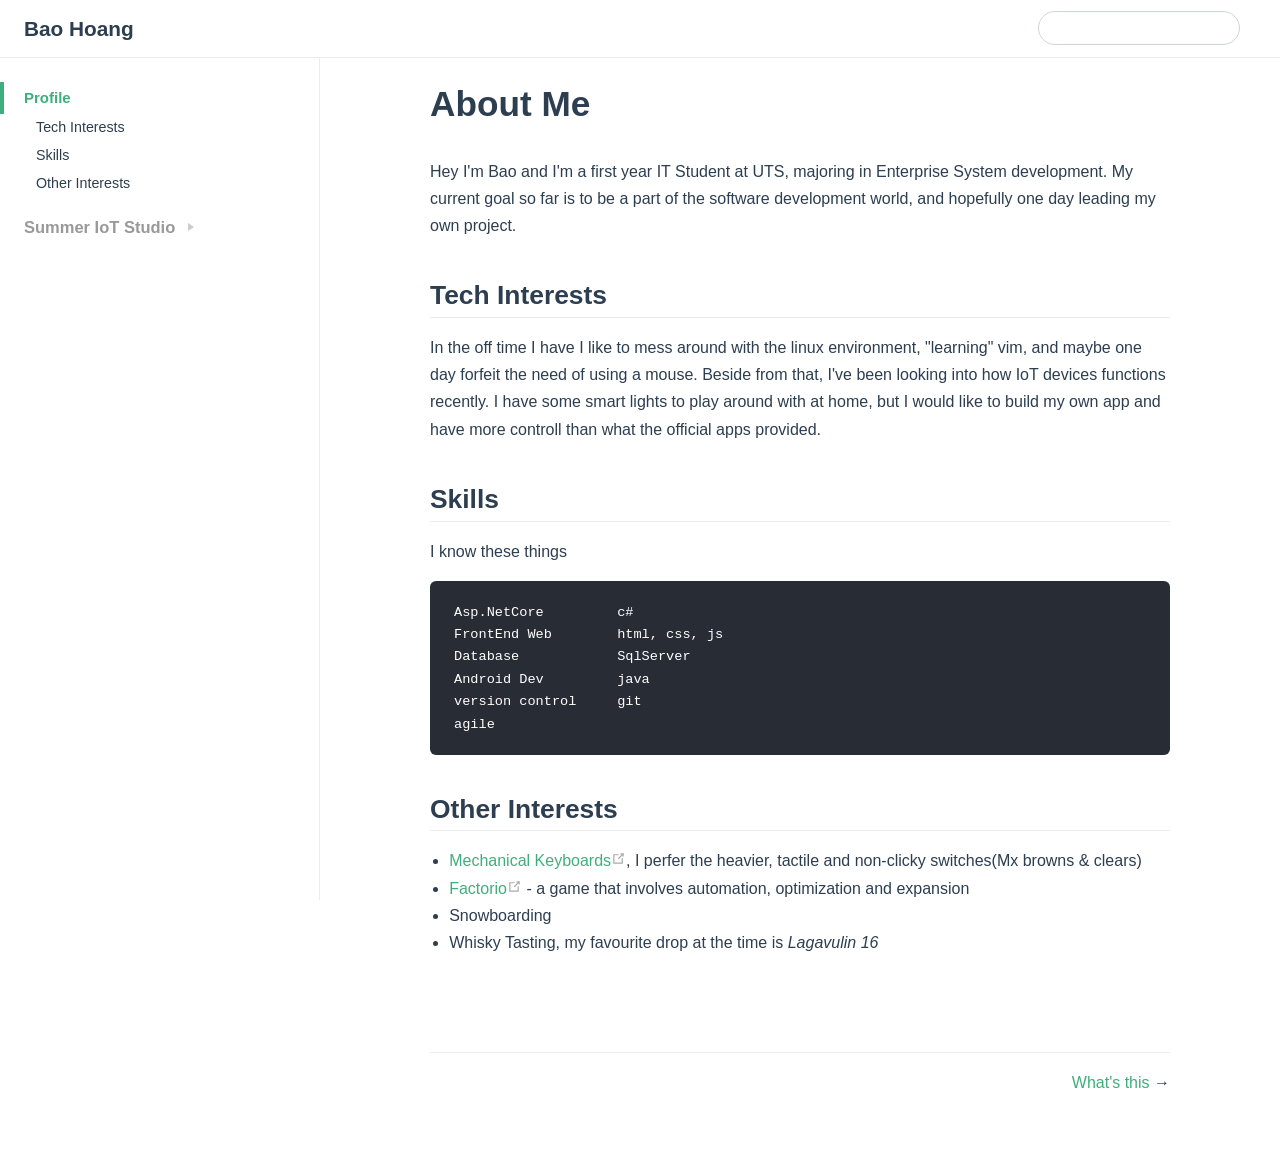
==== index.html @ 17cea3d5 "wohboy" ====
<!DOCTYPE html>
<html lang="en-US">
  <head>
    <meta charset="utf-8">
    <meta name="viewport" content="width=device-width,initial-scale=1">
    <title>About Me | Bao Hoang</title>
    <meta name="description" content="">
    
    
    <link rel="preload" href="/assets/css/0.styles.8550c591.css" as="style"><link rel="preload" href="/assets/js/app.d4bb8611.js" as="script"><link rel="preload" href="/assets/js/8.411fad2f.js" as="script"><link rel="prefetch" href="/assets/js/2.068cc377.js"><link rel="prefetch" href="/assets/js/3.27e7d09f.js"><link rel="prefetch" href="/assets/js/4.1213a1a0.js"><link rel="prefetch" href="/assets/js/5.86900fe3.js"><link rel="prefetch" href="/assets/js/6.2c7a491b.js"><link rel="prefetch" href="/assets/js/7.27a9dbf7.js"><link rel="prefetch" href="/assets/js/9.22cd86b7.js">
    <link rel="stylesheet" href="/assets/css/0.styles.8550c591.css">
  </head>
  <body>
    <div id="app" data-server-rendered="true"><div class="theme-container"><header class="navbar"><div class="sidebar-button"><svg xmlns="http://www.w3.org/2000/svg" aria-hidden="true" role="img" viewBox="0 0 448 512" class="icon"><path fill="currentColor" d="M436 124H12c-6.627 0-12-5.373-12-12V80c0-6.627 5.373-12 12-12h424c6.627 0 12 5.373 12 12v32c0 6.627-5.373 12-12 12zm0 160H12c-6.627 0-12-5.373-12-12v-32c0-6.627 5.373-12 12-12h424c6.627 0 12 5.373 12 12v32c0 6.627-5.373 12-12 12zm0 160H12c-6.627 0-12-5.373-12-12v-32c0-6.627 5.373-12 12-12h424c6.627 0 12 5.373 12 12v32c0 6.627-5.373 12-12 12z"></path></svg></div> <a href="/" class="home-link router-link-exact-active router-link-active"><!----> <span class="site-name">Bao Hoang</span></a> <div class="links" style="max-width:nullpx;"><div class="search-box"><input aria-label="Search" autocomplete="off" spellcheck="false" value=""> <!----></div> <!----></div></header> <div class="sidebar-mask"></div> <div class="sidebar"><!---->  <ul class="sidebar-links"><li><a href="/" class="active sidebar-link">Profile</a><ul class="sidebar-sub-headers"><li class="sidebar-sub-header"><a href="/#tech-interests" class="sidebar-link">Tech Interests</a></li><li class="sidebar-sub-header"><a href="/#skills" class="sidebar-link">Skills</a></li><li class="sidebar-sub-header"><a href="/#other-interests" class="sidebar-link">Other Interests</a></li></ul></li><li><div class="sidebar-group collapsable"><p class="sidebar-heading"><span>Summer IoT Studio</span> <span class="arrow right"></span></p> <!----></div></li></ul> </div> <div class="page"> <div class="content"><h1 id="about-me"><a href="#about-me" aria-hidden="true" class="header-anchor">#</a> About Me</h1> <p>Hey I'm Bao and I'm a first year IT Student at UTS, majoring in Enterprise System development. My current goal so far is to be a part of the software development world, and hopefully one day leading my own project.</p> <h2 id="tech-interests"><a href="#tech-interests" aria-hidden="true" class="header-anchor">#</a> Tech Interests</h2> <p>In the off time I have I like to mess around with the linux environment, &quot;learning&quot; vim, and maybe one day forfeit the need of using a mouse. Beside from that, I've been looking into how IoT devices functions recently. I have some smart lights to play around with at home, but I would like to build my own app and have more controll than what the official apps provided.</p> <h2 id="skills"><a href="#skills" aria-hidden="true" class="header-anchor">#</a> Skills</h2> <p>I know these things</p> <pre><code>Asp.NetCore         c#
FrontEnd Web        html, css, js
Database            SqlServer
Android Dev         java
version control     git
agile
</code></pre> <h2 id="other-interests"><a href="#other-interests" aria-hidden="true" class="header-anchor">#</a> Other Interests</h2> <ul><li><a href="https://old.reddit.com/r/MechanicalKeyboards/" target="_blank" rel="noopener noreferrer">Mechanical Keyboards<svg xmlns="http://www.w3.org/2000/svg" aria-hidden="true" x="0px" y="0px" viewBox="0 0 100 100" width="15" height="15" class="icon outbound"><path fill="currentColor" d="M18.8,85.1h56l0,0c2.2,0,4-1.8,4-4v-32h-8v28h-48v-48h28v-8h-32l0,0c-2.2,0-4,1.8-4,4v56C14.8,83.3,16.6,85.1,18.8,85.1z"></path> <polygon fill="currentColor" points="45.7,48.7 51.3,54.3 77.2,28.5 77.2,37.2 85.2,37.2 85.2,14.9 62.8,14.9 62.8,22.9 71.5,22.9"></polygon></svg></a>, I perfer the heavier, tactile and non-clicky switches(Mx browns &amp; clears)</li> <li><a href="https://factorio.com/" target="_blank" rel="noopener noreferrer">Factorio<svg xmlns="http://www.w3.org/2000/svg" aria-hidden="true" x="0px" y="0px" viewBox="0 0 100 100" width="15" height="15" class="icon outbound"><path fill="currentColor" d="M18.8,85.1h56l0,0c2.2,0,4-1.8,4-4v-32h-8v28h-48v-48h28v-8h-32l0,0c-2.2,0-4,1.8-4,4v56C14.8,83.3,16.6,85.1,18.8,85.1z"></path> <polygon fill="currentColor" points="45.7,48.7 51.3,54.3 77.2,28.5 77.2,37.2 85.2,37.2 85.2,14.9 62.8,14.9 62.8,22.9 71.5,22.9"></polygon></svg></a> - a game that involves automation, optimization and expansion</li> <li>Snowboarding</li> <li>Whisky Tasting, my favourite drop at the time is <em>Lagavulin 16</em></li></ul></div> <div class="page-edit"><!----> <!----></div> <div class="page-nav"><p class="inner"><!----> <span class="next"><a href="/summer/">
          What's this
        </a>
        →
      </span></p></div> </div> <!----></div></div>
    <script src="/assets/js/app.d4bb8611.js" defer></script><script src="/assets/js/8.411fad2f.js" defer></script>
  </body>
</html>
---- assets/css/0.styles.8550c591.css ----
.home{padding:3.6rem 2rem 0;max-width:960px;margin:0 auto}.home .hero{text-align:center}.home .hero img{max-height:280px;display:block;margin:3rem auto 1.5rem}.home .hero h1{font-size:3rem}.home .hero .action,.home .hero .description,.home .hero h1{margin:1.8rem auto}.home .hero .description{max-width:35rem;font-size:1.6rem;line-height:1.3;color:#6a8bad}.home .hero .action-button{display:inline-block;font-size:1.2rem;color:#fff;background-color:#3eaf7c;padding:.8rem 1.6rem;border-radius:4px;transition:background-color .1s ease;box-sizing:border-box;border-bottom:1px solid #389d70}.home .hero .action-button:hover{background-color:#4abf8a}.home .features{border-top:1px solid #eaecef;padding:1.2rem 0;margin-top:2.5rem;display:flex;flex-wrap:wrap;align-items:flex-start;align-content:stretch;justify-content:space-between}.home .feature{flex-grow:1;flex-basis:30%;max-width:30%}.home .feature h2{font-size:1.4rem;font-weight:500;border-bottom:none;padding-bottom:0;color:#3a5169}.home .feature p{color:#4e6e8e}.home .footer{padding:2.5rem;border-top:1px solid #eaecef;text-align:center;color:#4e6e8e}@media (max-width:719px){.home .features{flex-direction:column}.home .feature{max-width:100%;padding:0 2.5rem}}@media (max-width:419px){.home{padding-left:1.5rem;padding-right:1.5rem}.home .hero img{max-height:210px;margin:2rem auto 1.2rem}.home .hero h1{font-size:2rem}.home .hero .action,.home .hero .description,.home .hero h1{margin:1.2rem auto}.home .hero .description{font-size:1.2rem}.home .hero .action-button{font-size:1rem;padding:.6rem 1.2rem}.home .feature h2{font-size:1.25rem}}.badge[data-v-27ecb0ca]{display:inline-block;font-size:14px;height:18px;line-height:18px;border-radius:3px;padding:0 6px;color:#fff;margin-right:5px;background-color:#42b983}.badge.middle[data-v-27ecb0ca]{vertical-align:middle}.badge.top[data-v-27ecb0ca]{vertical-align:top}.badge.green[data-v-27ecb0ca],.badge.tip[data-v-27ecb0ca]{background-color:#42b983}.badge.error[data-v-27ecb0ca]{background-color:#da5961}.badge.warn[data-v-27ecb0ca],.badge.warning[data-v-27ecb0ca],.badge.yellow[data-v-27ecb0ca]{background-color:#e7c000}.search-box{display:inline-block;position:relative;margin-right:1rem}.search-box input{cursor:text;width:10rem;color:#4e6e8e;display:inline-block;border:1px solid #cfd4db;border-radius:2rem;font-size:.9rem;line-height:2rem;padding:0 .5rem 0 2rem;outline:none;transition:all .2s ease;background:#fff url(/assets/img/search.83621669.svg) .6rem .5rem no-repeat;background-size:1rem}.search-box input:focus{cursor:auto;border-color:#3eaf7c}.search-box .suggestions{background:#fff;width:20rem;position:absolute;top:1.5rem;border:1px solid #cfd4db;border-radius:6px;padding:.4rem;list-style-type:none}.search-box .suggestions.align-right{right:0}.search-box .suggestion{line-height:1.4;padding:.4rem .6rem;border-radius:4px;cursor:pointer}.search-box .suggestion a{white-space:normal;color:#5d82a6}.search-box .suggestion a .page-title{font-weight:600}.search-box .suggestion a .header{font-size:.9em;margin-left:.25em}.search-box .suggestion.focused{background-color:#f3f4f5}.search-box .suggestion.focused a{color:#3eaf7c}@media (max-width:959px){.search-box input{cursor:pointer;width:0;border-color:transparent;position:relative}.search-box input:focus{cursor:text;left:0;width:10rem}}@media (max-width:959px) and (min-width:719px){.search-box .suggestions{left:0}}@media (max-width:719px){.search-box{margin-right:0}.search-box input{left:1rem}.search-box .suggestions{right:0}}@media (max-width:419px){.search-box .suggestions{width:calc(100vw - 4rem)}.search-box input:focus{width:8rem}}.dropdown-enter,.dropdown-leave-to{height:0!important}.dropdown-wrapper{cursor:pointer}.dropdown-wrapper .dropdown-title{display:block}.dropdown-wrapper .dropdown-title:hover{border-color:transparent}.dropdown-wrapper .dropdown-title .arrow{vertical-align:middle;margin-top:-1px;margin-left:.4rem}.dropdown-wrapper .nav-dropdown .dropdown-item{color:inherit;line-height:1.7rem}.dropdown-wrapper .nav-dropdown .dropdown-item h4{margin:.45rem 0 0;border-top:1px solid #eee;padding:.45rem 1.5rem 0 1.25rem}.dropdown-wrapper .nav-dropdown .dropdown-item .dropdown-subitem-wrapper{padding:0;list-style:none}.dropdown-wrapper .nav-dropdown .dropdown-item .dropdown-subitem-wrapper .dropdown-subitem{font-size:.9em}.dropdown-wrapper .nav-dropdown .dropdown-item a{display:block;line-height:1.7rem;position:relative;border-bottom:none;font-weight:400;margin-bottom:0;padding:0 1.5rem 0 1.25rem}.dropdown-wrapper .nav-dropdown .dropdown-item a.router-link-active,.dropdown-wrapper .nav-dropdown .dropdown-item a:hover{color:#3eaf7c}.dropdown-wrapper .nav-dropdown .dropdown-item a.router-link-active:after{content:"";width:0;height:0;border-left:5px solid #3eaf7c;border-top:3px solid transparent;border-bottom:3px solid transparent;position:absolute;top:calc(50% - 2px);left:9px}.dropdown-wrapper .nav-dropdown .dropdown-item:first-child h4{margin-top:0;padding-top:0;border-top:0}@media (max-width:719px){.dropdown-wrapper.open .dropdown-title{margin-bottom:.5rem}.dropdown-wrapper .nav-dropdown{transition:height .1s ease-out;overflow:hidden}.dropdown-wrapper .nav-dropdown .dropdown-item h4{border-top:0;margin-top:0;padding-top:0}.dropdown-wrapper .nav-dropdown .dropdown-item>a,.dropdown-wrapper .nav-dropdown .dropdown-item h4{font-size:15px;line-height:2rem}.dropdown-wrapper .nav-dropdown .dropdown-item .dropdown-subitem{font-size:14px;padding-left:1rem}}@media (min-width:719px){.dropdown-wrapper{height:1.8rem}.dropdown-wrapper:hover .nav-dropdown{display:block!important}.dropdown-wrapper .dropdown-title .arrow{border-left:4px solid transparent;border-right:4px solid transparent;border-top:6px solid #ccc;border-bottom:0}.dropdown-wrapper .nav-dropdown{display:none;height:auto!important;box-sizing:border-box;max-height:calc(100vh - 2.7rem);overflow-y:auto;position:absolute;top:100%;right:0;background-color:#fff;padding:.6rem 0;border:1px solid #ddd;border-bottom-color:#ccc;text-align:left;border-radius:.25rem;white-space:nowrap;margin:0}}.nav-links{display:inline-block}.nav-links a{line-height:1.4rem;color:inherit}.nav-links a.router-link-active,.nav-links a:hover{color:#3eaf7c}.nav-links .nav-item{position:relative;display:inline-block;margin-left:1.5rem;line-height:2rem}.nav-links .nav-item:first-child{margin-left:0}.nav-links .repo-link{margin-left:1.5rem}@media (max-width:719px){.nav-links .nav-item,.nav-links .repo-link{margin-left:0}}@media (min-width:719px){.nav-links a.router-link-active,.nav-links a:hover{color:#2c3e50}.nav-item>a:not(.external).router-link-active,.nav-item>a:not(.external):hover{margin-bottom:-2px;border-bottom:2px solid #46bd87}}.navbar{padding:.7rem 1.5rem;line-height:2.2rem;position:relative}.navbar a,.navbar img,.navbar span{display:inline-block}.navbar .logo{height:2.2rem;min-width:2.2rem;margin-right:.8rem;vertical-align:top}.navbar .site-name{font-size:1.3rem;font-weight:600;color:#2c3e50;position:relative}.navbar .links{padding-left:1.5rem;box-sizing:border-box;background-color:#fff;white-space:nowrap;font-size:.9rem;position:absolute;right:1.5rem;top:.7rem;display:flex}.navbar .links .search-box{flex:0 0 auto;vertical-align:top}.navbar .links .nav-links{flex:1}@media (max-width:719px){.navbar{padding-left:4rem}.navbar .can-hide{display:none}.navbar .links{padding-left:1.5rem}}.page-edit,.page-nav{max-width:740px;margin:0 auto;padding:2rem 2.5rem}@media (max-width:959px){.page-edit,.page-nav{padding:2rem}}@media (max-width:419px){.page-edit,.page-nav{padding:1.5rem}}.page{padding-bottom:2rem}.page-edit{padding-top:1rem;padding-bottom:1rem;overflow:auto}.page-edit .edit-link{display:inline-block}.page-edit .edit-link a{color:#4e6e8e;margin-right:.25rem}.page-edit .last-updated{float:right;font-size:.9em}.page-edit .last-updated .prefix{font-weight:500;color:#4e6e8e}.page-edit .last-updated .time{font-weight:400;color:#aaa}.page-nav{padding-top:1rem;padding-bottom:0}.page-nav .inner{min-height:2rem;margin-top:0;border-top:1px solid #eaecef;padding-top:1rem;overflow:auto}.page-nav .next{float:right}@media (max-width:719px){.page-edit .edit-link{margin-bottom:.5rem}.page-edit .last-updated{font-size:.8em;float:none;text-align:left}}.sidebar-button{display:none;width:1.25rem;height:1.25rem;position:absolute;padding:.6rem;top:.6rem;left:1rem}.sidebar-button .icon{display:block;width:1.25rem;height:1.25rem}@media (max-width:719px){.sidebar-button{display:block}}.sidebar-group:not(.first){margin-top:1em}.sidebar-group .sidebar-group{padding-left:.5em}.sidebar-group:not(.collapsable) .sidebar-heading{cursor:auto;color:inherit}.sidebar-heading{color:#999;transition:color .15s ease;cursor:pointer;font-size:1.1em;font-weight:700;padding:0 1.5rem;margin-top:0;margin-bottom:.5rem}.sidebar-heading.open,.sidebar-heading:hover{color:inherit}.sidebar-heading .arrow{position:relative;top:-.12em;left:.5em}.sidebar-heading:.open .arrow{top:-.18em}.sidebar-group-items{transition:height .1s ease-out;overflow:hidden}.sidebar ul{padding:0;margin:0;list-style-type:none}.sidebar a{display:inline-block}.sidebar .nav-links{display:none;border-bottom:1px solid #eaecef;padding:.5rem 0 .75rem 0}.sidebar .nav-links a{font-weight:600}.sidebar .nav-links .nav-item,.sidebar .nav-links .repo-link{display:block;line-height:1.25rem;font-size:1.1em;padding:.5rem 0 .5rem 1.5rem}.sidebar .sidebar-links{padding:1.5rem 0}@media (max-width:719px){.sidebar .nav-links{display:block}.sidebar .nav-links .dropdown-wrapper .nav-dropdown .dropdown-item a.router-link-active:after{top:calc(1rem - 2px)}.sidebar .sidebar-links{padding:1rem 0}}.sw-update-popup{position:fixed;right:1em;bottom:1em;padding:1em;border:1px solid #3eaf7c;border-radius:3px;background:#fff;box-shadow:0 4px 16px rgba(0,0,0,.5);text-align:center}.sw-update-popup button{margin-top:.5em;padding:.25em 2em}.sw-update-popup-enter-active,.sw-update-popup-leave-active{transition:opacity .3s,transform .3s}.sw-update-popup-enter,.sw-update-popup-leave-to{opacity:0;transform:translateY(50%) scale(.5)}code[class*=language-],pre[class*=language-]{color:#ccc;background:none;font-family:Consolas,Monaco,Andale Mono,Ubuntu Mono,monospace;text-align:left;white-space:pre;word-spacing:normal;word-break:normal;word-wrap:normal;line-height:1.5;-moz-tab-size:4;-o-tab-size:4;tab-size:4;-webkit-hyphens:none;-ms-hyphens:none;hyphens:none}pre[class*=language-]{padding:1em;margin:.5em 0;overflow:auto}:not(pre)>code[class*=language-],pre[class*=language-]{background:#2d2d2d}:not(pre)>code[class*=language-]{padding:.1em;border-radius:.3em;white-space:normal}.token.block-comment,.token.cdata,.token.comment,.token.doctype,.token.prolog{color:#999}.token.punctuation{color:#ccc}.token.attr-name,.token.deleted,.token.namespace,.token.tag{color:#e2777a}.token.function-name{color:#6196cc}.token.boolean,.token.function,.token.number{color:#f08d49}.token.class-name,.token.constant,.token.property,.token.symbol{color:#f8c555}.token.atrule,.token.builtin,.token.important,.token.keyword,.token.selector{color:#cc99cd}.token.attr-value,.token.char,.token.regex,.token.string,.token.variable{color:#7ec699}.token.entity,.token.operator,.token.url{color:#67cdcc}.token.bold,.token.important{font-weight:700}.token.italic{font-style:italic}.token.entity{cursor:help}.token.inserted{color:green}#nprogress{pointer-events:none}#nprogress .bar{background:#3eaf7c;position:fixed;z-index:1031;top:0;left:0;width:100%;height:2px}#nprogress .peg{display:block;position:absolute;right:0;width:100px;height:100%;box-shadow:0 0 10px #3eaf7c,0 0 5px #3eaf7c;opacity:1;transform:rotate(3deg) translateY(-4px)}#nprogress .spinner{display:block;position:fixed;z-index:1031;top:15px;right:15px}#nprogress .spinner-icon{width:18px;height:18px;box-sizing:border-box;border:2px solid transparent;border-top-color:#3eaf7c;border-left-color:#3eaf7c;border-radius:50%;animation:nprogress-spinner .4s linear infinite}.nprogress-custom-parent{overflow:hidden;position:relative}.nprogress-custom-parent #nprogress .bar,.nprogress-custom-parent #nprogress .spinner{position:absolute}@keyframes nprogress-spinner{0%{transform:rotate(0deg)}to{transform:rotate(1turn)}}.content code{color:#476582;padding:.25rem .5rem;margin:0;font-size:.85em;background-color:rgba(27,31,35,.05);border-radius:3px}.content pre,.content pre[class*=language-]{line-height:1.4;padding:1.25rem 1.5rem;margin:.85rem 0;background-color:#282c34;border-radius:6px;overflow:auto}.content pre[class*=language-] code,.content pre code{color:#fff;padding:0;background-color:transparent;border-radius:0}div[class*=language-]{position:relative;background-color:#282c34;border-radius:6px}div[class*=language-] .highlight-lines{-webkit-user-select:none;-moz-user-select:none;-ms-user-select:none;user-select:none;padding-top:1.3rem;position:absolute;top:0;left:0;width:100%;line-height:1.4}div[class*=language-] .highlight-lines .highlighted{background-color:rgba(0,0,0,.66)}div[class*=language-] pre,div[class*=language-] pre[class*=language-]{background:transparent;position:relative;z-index:1}div[class*=language-]:before{position:absolute;z-index:3;top:.8em;right:1em;font-size:.75rem;color:hsla(0,0%,100%,.4)}div[class*=language-]:not(.line-numbers-mode) .line-numbers-wrapper{display:none}div[class*=language-].line-numbers-mode .highlight-lines .highlighted{position:relative}div[class*=language-].line-numbers-mode .highlight-lines .highlighted:before{content:" ";position:absolute;z-index:3;left:0;top:0;display:block;width:3.5rem;height:100%;background-color:rgba(0,0,0,.66)}div[class*=language-].line-numbers-mode pre{padding-left:4.5rem;vertical-align:middle}div[class*=language-].line-numbers-mode .line-numbers-wrapper{position:absolute;top:0;width:3.5rem;text-align:center;color:hsla(0,0%,100%,.3);padding:1.25rem 0;line-height:1.4}div[class*=language-].line-numbers-mode .line-numbers-wrapper .line-number,div[class*=language-].line-numbers-mode .line-numbers-wrapper br{-webkit-user-select:none;-moz-user-select:none;-ms-user-select:none;user-select:none}div[class*=language-].line-numbers-mode .line-numbers-wrapper .line-number{position:relative;z-index:4;font-size:.85em}div[class*=language-].line-numbers-mode:after{content:"";position:absolute;z-index:2;top:0;left:0;width:3.5rem;height:100%;border-radius:6px 0 0 6px;border-right:1px solid rgba(0,0,0,.66);background-color:#282c34}div[class~=language-js]:before{content:"js"}div[class~=language-ts]:before{content:"ts"}div[class~=language-html]:before{content:"html"}div[class~=language-md]:before{content:"md"}div[class~=language-vue]:before{content:"vue"}div[class~=language-css]:before{content:"css"}div[class~=language-sass]:before{content:"sass"}div[class~=language-scss]:before{content:"scss"}div[class~=language-less]:before{content:"less"}div[class~=language-stylus]:before{content:"stylus"}div[class~=language-go]:before{content:"go"}div[class~=language-java]:before{content:"java"}div[class~=language-c]:before{content:"c"}div[class~=language-sh]:before{content:"sh"}div[class~=language-yaml]:before{content:"yaml"}div[class~=language-py]:before{content:"py"}div[class~=language-javascript]:before{content:"js"}div[class~=language-typescript]:before{content:"ts"}div[class~=language-markup]:before{content:"html"}div[class~=language-markdown]:before{content:"md"}div[class~=language-json]:before{content:"json"}div[class~=language-ruby]:before{content:"rb"}div[class~=language-python]:before{content:"py"}div[class~=language-bash]:before{content:"sh"}.custom-block .custom-block-title{font-weight:600;margin-bottom:-.4rem}.custom-block.danger,.custom-block.tip,.custom-block.warning{padding:.1rem 1.5rem;border-left-width:.5rem;border-left-style:solid;margin:1rem 0}.custom-block.tip{background-color:#f3f5f7;border-color:#42b983}.custom-block.warning{background-color:rgba(255,229,100,.3);border-color:#e7c000;color:#6b5900}.custom-block.warning .custom-block-title{color:#b29400}.custom-block.warning a{color:#2c3e50}.custom-block.danger{background-color:#ffe6e6;border-color:#c00;color:#4d0000}.custom-block.danger .custom-block-title{color:#900}.custom-block.danger a{color:#2c3e50}.arrow{display:inline-block;width:0;height:0}.arrow.up{border-bottom:6px solid #ccc}.arrow.down,.arrow.up{border-left:4px solid transparent;border-right:4px solid transparent}.arrow.down{border-top:6px solid #ccc}.arrow.right{border-left:6px solid #ccc}.arrow.left,.arrow.right{border-top:4px solid transparent;border-bottom:4px solid transparent}.arrow.left{border-right:6px solid #ccc}.content:not(.custom){max-width:740px;margin:0 auto;padding:2rem 2.5rem}@media (max-width:959px){.content:not(.custom){padding:2rem}}@media (max-width:419px){.content:not(.custom){padding:1.5rem}}.table-of-contents .badge{vertical-align:middle}body,html{padding:0;margin:0}body{font-family:-apple-system,BlinkMacSystemFont,Segoe UI,Roboto,Oxygen,Ubuntu,Cantarell,Fira Sans,Droid Sans,Helvetica Neue,sans-serif;-webkit-font-smoothing:antialiased;-moz-osx-font-smoothing:grayscale;font-size:16px;color:#2c3e50}.page{padding-left:20rem}.navbar{z-index:20;right:0;height:3.6rem;background-color:#fff;box-sizing:border-box;border-bottom:1px solid #eaecef}.navbar,.sidebar-mask{position:fixed;top:0;left:0}.sidebar-mask{z-index:9;width:100vw;height:100vh;display:none}.sidebar{font-size:15px;background-color:#fff;width:20rem;position:fixed;z-index:10;margin:0;top:3.6rem;left:0;bottom:0;box-sizing:border-box;border-right:1px solid #eaecef;overflow-y:auto}.content:not(.custom)>:first-child{margin-top:3.6rem}.content:not(.custom) a:hover{text-decoration:underline}.content:not(.custom) p.demo{padding:1rem 1.5rem;border:1px solid #ddd;border-radius:4px}.content:not(.custom) img{max-width:100%}.content.custom{padding:0;margin:0}.content.custom img{max-width:100%}a{font-weight:500;text-decoration:none}a,p a code{color:#3eaf7c}p a code{font-weight:400}kbd{background:#eee;border:.15rem solid #ddd;border-bottom:.25rem solid #ddd;border-radius:.15rem;padding:0 .15em}blockquote{font-size:1.2rem;color:#999;border-left:.25rem solid #dfe2e5;margin-left:0;padding-left:1rem}ol,ul{padding-left:1.2em}strong{font-weight:600}h1,h2,h3,h4,h5,h6{font-weight:600;line-height:1.25}.content:not(.custom)>h1,.content:not(.custom)>h2,.content:not(.custom)>h3,.content:not(.custom)>h4,.content:not(.custom)>h5,.content:not(.custom)>h6{margin-top:-3.1rem;padding-top:4.6rem;margin-bottom:0}.content:not(.custom)>h1:first-child,.content:not(.custom)>h2:first-child,.content:not(.custom)>h3:first-child,.content:not(.custom)>h4:first-child,.content:not(.custom)>h5:first-child,.content:not(.custom)>h6:first-child{margin-top:-1.5rem;margin-bottom:1rem}.content:not(.custom)>h1:first-child+.custom-block,.content:not(.custom)>h1:first-child+p,.content:not(.custom)>h1:first-child+pre,.content:not(.custom)>h2:first-child+.custom-block,.content:not(.custom)>h2:first-child+p,.content:not(.custom)>h2:first-child+pre,.content:not(.custom)>h3:first-child+.custom-block,.content:not(.custom)>h3:first-child+p,.content:not(.custom)>h3:first-child+pre,.content:not(.custom)>h4:first-child+.custom-block,.content:not(.custom)>h4:first-child+p,.content:not(.custom)>h4:first-child+pre,.content:not(.custom)>h5:first-child+.custom-block,.content:not(.custom)>h5:first-child+p,.content:not(.custom)>h5:first-child+pre,.content:not(.custom)>h6:first-child+.custom-block,.content:not(.custom)>h6:first-child+p,.content:not(.custom)>h6:first-child+pre{margin-top:2rem}h1:hover .header-anchor,h2:hover .header-anchor,h3:hover .header-anchor,h4:hover .header-anchor,h5:hover .header-anchor,h6:hover .header-anchor{opacity:1}h1{font-size:2.2rem}h2{font-size:1.65rem;padding-bottom:.3rem;border-bottom:1px solid #eaecef}h3{font-size:1.35rem}a.header-anchor{font-size:.85em;float:left;margin-left:-.87em;padding-right:.23em;margin-top:.125em;opacity:0}a.header-anchor:hover{text-decoration:none}.line-number,code,kbd{font-family:source-code-pro,Menlo,Monaco,Consolas,Courier New,monospace}ol,p,ul{line-height:1.7}hr{border:0;border-top:1px solid #eaecef}table{border-collapse:collapse;margin:1rem 0;display:block;overflow-x:auto}tr{border-top:1px solid #dfe2e5}tr:nth-child(2n){background-color:#f6f8fa}td,th{border:1px solid #dfe2e5;padding:.6em 1em}.custom-layout{padding-top:3.6rem}.theme-container.sidebar-open .sidebar-mask{display:block}.theme-container.no-navbar .content:not(.custom)>h1,.theme-container.no-navbar h2,.theme-container.no-navbar h3,.theme-container.no-navbar h4,.theme-container.no-navbar h5,.theme-container.no-navbar h6{margin-top:1.5rem;padding-top:0}.theme-container.no-navbar .sidebar{top:0}.theme-container.no-navbar .custom-layout{padding-top:0}@media (min-width:720px){.theme-container.no-sidebar .sidebar{display:none}.theme-container.no-sidebar .page{padding-left:0}}@media (max-width:959px){.sidebar{font-size:15px;width:16.4rem}.page{padding-left:16.4rem}}@media (max-width:719px){.sidebar{top:0;padding-top:3.6rem;transform:translateX(-100%);transition:transform .2s ease}.page{padding-left:0}.theme-container.sidebar-open .sidebar{transform:translateX(0)}.theme-container.no-navbar .sidebar{padding-top:0}}@media (max-width:419px){h1{font-size:1.9rem}.content div[class*=language-]{margin:.85rem -1.5rem;border-radius:0}}.icon.outbound{color:#aaa;display:inline-block}.sidebar .sidebar-sub-headers{padding-left:1rem;font-size:.95em}a.sidebar-link{font-weight:400;display:inline-block;color:#2c3e50;border-left:.25rem solid transparent;padding:.35rem 1rem .35rem 1.25rem;line-height:1.4;width:100%;box-sizing:border-box}a.sidebar-link:hover{color:#3eaf7c}a.sidebar-link.active{font-weight:600;color:#3eaf7c;border-left-color:#3eaf7c}.sidebar-group a.sidebar-link{padding-left:2rem}.sidebar-sub-headers a.sidebar-link{padding-top:.25rem;padding-bottom:.25rem;border-left:none}.sidebar-sub-headers a.sidebar-link.active{font-weight:500}
---- assets/css/0.styles.8550c591.css ----
.home{padding:3.6rem 2rem 0;max-width:960px;margin:0 auto}.home .hero{text-align:center}.home .hero img{max-height:280px;display:block;margin:3rem auto 1.5rem}.home .hero h1{font-size:3rem}.home .hero .action,.home .hero .description,.home .hero h1{margin:1.8rem auto}.home .hero .description{max-width:35rem;font-size:1.6rem;line-height:1.3;color:#6a8bad}.home .hero .action-button{display:inline-block;font-size:1.2rem;color:#fff;background-color:#3eaf7c;padding:.8rem 1.6rem;border-radius:4px;transition:background-color .1s ease;box-sizing:border-box;border-bottom:1px solid #389d70}.home .hero .action-button:hover{background-color:#4abf8a}.home .features{border-top:1px solid #eaecef;padding:1.2rem 0;margin-top:2.5rem;display:flex;flex-wrap:wrap;align-items:flex-start;align-content:stretch;justify-content:space-between}.home .feature{flex-grow:1;flex-basis:30%;max-width:30%}.home .feature h2{font-size:1.4rem;font-weight:500;border-bottom:none;padding-bottom:0;color:#3a5169}.home .feature p{color:#4e6e8e}.home .footer{padding:2.5rem;border-top:1px solid #eaecef;text-align:center;color:#4e6e8e}@media (max-width:719px){.home .features{flex-direction:column}.home .feature{max-width:100%;padding:0 2.5rem}}@media (max-width:419px){.home{padding-left:1.5rem;padding-right:1.5rem}.home .hero img{max-height:210px;margin:2rem auto 1.2rem}.home .hero h1{font-size:2rem}.home .hero .action,.home .hero .description,.home .hero h1{margin:1.2rem auto}.home .hero .description{font-size:1.2rem}.home .hero .action-button{font-size:1rem;padding:.6rem 1.2rem}.home .feature h2{font-size:1.25rem}}.badge[data-v-27ecb0ca]{display:inline-block;font-size:14px;height:18px;line-height:18px;border-radius:3px;padding:0 6px;color:#fff;margin-right:5px;background-color:#42b983}.badge.middle[data-v-27ecb0ca]{vertical-align:middle}.badge.top[data-v-27ecb0ca]{vertical-align:top}.badge.green[data-v-27ecb0ca],.badge.tip[data-v-27ecb0ca]{background-color:#42b983}.badge.error[data-v-27ecb0ca]{background-color:#da5961}.badge.warn[data-v-27ecb0ca],.badge.warning[data-v-27ecb0ca],.badge.yellow[data-v-27ecb0ca]{background-color:#e7c000}.search-box{display:inline-block;position:relative;margin-right:1rem}.search-box input{cursor:text;width:10rem;color:#4e6e8e;display:inline-block;border:1px solid #cfd4db;border-radius:2rem;font-size:.9rem;line-height:2rem;padding:0 .5rem 0 2rem;outline:none;transition:all .2s ease;background:#fff url(/assets/img/search.83621669.svg) .6rem .5rem no-repeat;background-size:1rem}.search-box input:focus{cursor:auto;border-color:#3eaf7c}.search-box .suggestions{background:#fff;width:20rem;position:absolute;top:1.5rem;border:1px solid #cfd4db;border-radius:6px;padding:.4rem;list-style-type:none}.search-box .suggestions.align-right{right:0}.search-box .suggestion{line-height:1.4;padding:.4rem .6rem;border-radius:4px;cursor:pointer}.search-box .suggestion a{white-space:normal;color:#5d82a6}.search-box .suggestion a .page-title{font-weight:600}.search-box .suggestion a .header{font-size:.9em;margin-left:.25em}.search-box .suggestion.focused{background-color:#f3f4f5}.search-box .suggestion.focused a{color:#3eaf7c}@media (max-width:959px){.search-box input{cursor:pointer;width:0;border-color:transparent;position:relative}.search-box input:focus{cursor:text;left:0;width:10rem}}@media (max-width:959px) and (min-width:719px){.search-box .suggestions{left:0}}@media (max-width:719px){.search-box{margin-right:0}.search-box input{left:1rem}.search-box .suggestions{right:0}}@media (max-width:419px){.search-box .suggestions{width:calc(100vw - 4rem)}.search-box input:focus{width:8rem}}.dropdown-enter,.dropdown-leave-to{height:0!important}.dropdown-wrapper{cursor:pointer}.dropdown-wrapper .dropdown-title{display:block}.dropdown-wrapper .dropdown-title:hover{border-color:transparent}.dropdown-wrapper .dropdown-title .arrow{vertical-align:middle;margin-top:-1px;margin-left:.4rem}.dropdown-wrapper .nav-dropdown .dropdown-item{color:inherit;line-height:1.7rem}.dropdown-wrapper .nav-dropdown .dropdown-item h4{margin:.45rem 0 0;border-top:1px solid #eee;padding:.45rem 1.5rem 0 1.25rem}.dropdown-wrapper .nav-dropdown .dropdown-item .dropdown-subitem-wrapper{padding:0;list-style:none}.dropdown-wrapper .nav-dropdown .dropdown-item .dropdown-subitem-wrapper .dropdown-subitem{font-size:.9em}.dropdown-wrapper .nav-dropdown .dropdown-item a{display:block;line-height:1.7rem;position:relative;border-bottom:none;font-weight:400;margin-bottom:0;padding:0 1.5rem 0 1.25rem}.dropdown-wrapper .nav-dropdown .dropdown-item a.router-link-active,.dropdown-wrapper .nav-dropdown .dropdown-item a:hover{color:#3eaf7c}.dropdown-wrapper .nav-dropdown .dropdown-item a.router-link-active:after{content:"";width:0;height:0;border-left:5px solid #3eaf7c;border-top:3px solid transparent;border-bottom:3px solid transparent;position:absolute;top:calc(50% - 2px);left:9px}.dropdown-wrapper .nav-dropdown .dropdown-item:first-child h4{margin-top:0;padding-top:0;border-top:0}@media (max-width:719px){.dropdown-wrapper.open .dropdown-title{margin-bottom:.5rem}.dropdown-wrapper .nav-dropdown{transition:height .1s ease-out;overflow:hidden}.dropdown-wrapper .nav-dropdown .dropdown-item h4{border-top:0;margin-top:0;padding-top:0}.dropdown-wrapper .nav-dropdown .dropdown-item>a,.dropdown-wrapper .nav-dropdown .dropdown-item h4{font-size:15px;line-height:2rem}.dropdown-wrapper .nav-dropdown .dropdown-item .dropdown-subitem{font-size:14px;padding-left:1rem}}@media (min-width:719px){.dropdown-wrapper{height:1.8rem}.dropdown-wrapper:hover .nav-dropdown{display:block!important}.dropdown-wrapper .dropdown-title .arrow{border-left:4px solid transparent;border-right:4px solid transparent;border-top:6px solid #ccc;border-bottom:0}.dropdown-wrapper .nav-dropdown{display:none;height:auto!important;box-sizing:border-box;max-height:calc(100vh - 2.7rem);overflow-y:auto;position:absolute;top:100%;right:0;background-color:#fff;padding:.6rem 0;border:1px solid #ddd;border-bottom-color:#ccc;text-align:left;border-radius:.25rem;white-space:nowrap;margin:0}}.nav-links{display:inline-block}.nav-links a{line-height:1.4rem;color:inherit}.nav-links a.router-link-active,.nav-links a:hover{color:#3eaf7c}.nav-links .nav-item{position:relative;display:inline-block;margin-left:1.5rem;line-height:2rem}.nav-links .nav-item:first-child{margin-left:0}.nav-links .repo-link{margin-left:1.5rem}@media (max-width:719px){.nav-links .nav-item,.nav-links .repo-link{margin-left:0}}@media (min-width:719px){.nav-links a.router-link-active,.nav-links a:hover{color:#2c3e50}.nav-item>a:not(.external).router-link-active,.nav-item>a:not(.external):hover{margin-bottom:-2px;border-bottom:2px solid #46bd87}}.navbar{padding:.7rem 1.5rem;line-height:2.2rem;position:relative}.navbar a,.navbar img,.navbar span{display:inline-block}.navbar .logo{height:2.2rem;min-width:2.2rem;margin-right:.8rem;vertical-align:top}.navbar .site-name{font-size:1.3rem;font-weight:600;color:#2c3e50;position:relative}.navbar .links{padding-left:1.5rem;box-sizing:border-box;background-color:#fff;white-space:nowrap;font-size:.9rem;position:absolute;right:1.5rem;top:.7rem;display:flex}.navbar .links .search-box{flex:0 0 auto;vertical-align:top}.navbar .links .nav-links{flex:1}@media (max-width:719px){.navbar{padding-left:4rem}.navbar .can-hide{display:none}.navbar .links{padding-left:1.5rem}}.page-edit,.page-nav{max-width:740px;margin:0 auto;padding:2rem 2.5rem}@media (max-width:959px){.page-edit,.page-nav{padding:2rem}}@media (max-width:419px){.page-edit,.page-nav{padding:1.5rem}}.page{padding-bottom:2rem}.page-edit{padding-top:1rem;padding-bottom:1rem;overflow:auto}.page-edit .edit-link{display:inline-block}.page-edit .edit-link a{color:#4e6e8e;margin-right:.25rem}.page-edit .last-updated{float:right;font-size:.9em}.page-edit .last-updated .prefix{font-weight:500;color:#4e6e8e}.page-edit .last-updated .time{font-weight:400;color:#aaa}.page-nav{padding-top:1rem;padding-bottom:0}.page-nav .inner{min-height:2rem;margin-top:0;border-top:1px solid #eaecef;padding-top:1rem;overflow:auto}.page-nav .next{float:right}@media (max-width:719px){.page-edit .edit-link{margin-bottom:.5rem}.page-edit .last-updated{font-size:.8em;float:none;text-align:left}}.sidebar-button{display:none;width:1.25rem;height:1.25rem;position:absolute;padding:.6rem;top:.6rem;left:1rem}.sidebar-button .icon{display:block;width:1.25rem;height:1.25rem}@media (max-width:719px){.sidebar-button{display:block}}.sidebar-group:not(.first){margin-top:1em}.sidebar-group .sidebar-group{padding-left:.5em}.sidebar-group:not(.collapsable) .sidebar-heading{cursor:auto;color:inherit}.sidebar-heading{color:#999;transition:color .15s ease;cursor:pointer;font-size:1.1em;font-weight:700;padding:0 1.5rem;margin-top:0;margin-bottom:.5rem}.sidebar-heading.open,.sidebar-heading:hover{color:inherit}.sidebar-heading .arrow{position:relative;top:-.12em;left:.5em}.sidebar-heading:.open .arrow{top:-.18em}.sidebar-group-items{transition:height .1s ease-out;overflow:hidden}.sidebar ul{padding:0;margin:0;list-style-type:none}.sidebar a{display:inline-block}.sidebar .nav-links{display:none;border-bottom:1px solid #eaecef;padding:.5rem 0 .75rem 0}.sidebar .nav-links a{font-weight:600}.sidebar .nav-links .nav-item,.sidebar .nav-links .repo-link{display:block;line-height:1.25rem;font-size:1.1em;padding:.5rem 0 .5rem 1.5rem}.sidebar .sidebar-links{padding:1.5rem 0}@media (max-width:719px){.sidebar .nav-links{display:block}.sidebar .nav-links .dropdown-wrapper .nav-dropdown .dropdown-item a.router-link-active:after{top:calc(1rem - 2px)}.sidebar .sidebar-links{padding:1rem 0}}.sw-update-popup{position:fixed;right:1em;bottom:1em;padding:1em;border:1px solid #3eaf7c;border-radius:3px;background:#fff;box-shadow:0 4px 16px rgba(0,0,0,.5);text-align:center}.sw-update-popup button{margin-top:.5em;padding:.25em 2em}.sw-update-popup-enter-active,.sw-update-popup-leave-active{transition:opacity .3s,transform .3s}.sw-update-popup-enter,.sw-update-popup-leave-to{opacity:0;transform:translateY(50%) scale(.5)}code[class*=language-],pre[class*=language-]{color:#ccc;background:none;font-family:Consolas,Monaco,Andale Mono,Ubuntu Mono,monospace;text-align:left;white-space:pre;word-spacing:normal;word-break:normal;word-wrap:normal;line-height:1.5;-moz-tab-size:4;-o-tab-size:4;tab-size:4;-webkit-hyphens:none;-ms-hyphens:none;hyphens:none}pre[class*=language-]{padding:1em;margin:.5em 0;overflow:auto}:not(pre)>code[class*=language-],pre[class*=language-]{background:#2d2d2d}:not(pre)>code[class*=language-]{padding:.1em;border-radius:.3em;white-space:normal}.token.block-comment,.token.cdata,.token.comment,.token.doctype,.token.prolog{color:#999}.token.punctuation{color:#ccc}.token.attr-name,.token.deleted,.token.namespace,.token.tag{color:#e2777a}.token.function-name{color:#6196cc}.token.boolean,.token.function,.token.number{color:#f08d49}.token.class-name,.token.constant,.token.property,.token.symbol{color:#f8c555}.token.atrule,.token.builtin,.token.important,.token.keyword,.token.selector{color:#cc99cd}.token.attr-value,.token.char,.token.regex,.token.string,.token.variable{color:#7ec699}.token.entity,.token.operator,.token.url{color:#67cdcc}.token.bold,.token.important{font-weight:700}.token.italic{font-style:italic}.token.entity{cursor:help}.token.inserted{color:green}#nprogress{pointer-events:none}#nprogress .bar{background:#3eaf7c;position:fixed;z-index:1031;top:0;left:0;width:100%;height:2px}#nprogress .peg{display:block;position:absolute;right:0;width:100px;height:100%;box-shadow:0 0 10px #3eaf7c,0 0 5px #3eaf7c;opacity:1;transform:rotate(3deg) translateY(-4px)}#nprogress .spinner{display:block;position:fixed;z-index:1031;top:15px;right:15px}#nprogress .spinner-icon{width:18px;height:18px;box-sizing:border-box;border:2px solid transparent;border-top-color:#3eaf7c;border-left-color:#3eaf7c;border-radius:50%;animation:nprogress-spinner .4s linear infinite}.nprogress-custom-parent{overflow:hidden;position:relative}.nprogress-custom-parent #nprogress .bar,.nprogress-custom-parent #nprogress .spinner{position:absolute}@keyframes nprogress-spinner{0%{transform:rotate(0deg)}to{transform:rotate(1turn)}}.content code{color:#476582;padding:.25rem .5rem;margin:0;font-size:.85em;background-color:rgba(27,31,35,.05);border-radius:3px}.content pre,.content pre[class*=language-]{line-height:1.4;padding:1.25rem 1.5rem;margin:.85rem 0;background-color:#282c34;border-radius:6px;overflow:auto}.content pre[class*=language-] code,.content pre code{color:#fff;padding:0;background-color:transparent;border-radius:0}div[class*=language-]{position:relative;background-color:#282c34;border-radius:6px}div[class*=language-] .highlight-lines{-webkit-user-select:none;-moz-user-select:none;-ms-user-select:none;user-select:none;padding-top:1.3rem;position:absolute;top:0;left:0;width:100%;line-height:1.4}div[class*=language-] .highlight-lines .highlighted{background-color:rgba(0,0,0,.66)}div[class*=language-] pre,div[class*=language-] pre[class*=language-]{background:transparent;position:relative;z-index:1}div[class*=language-]:before{position:absolute;z-index:3;top:.8em;right:1em;font-size:.75rem;color:hsla(0,0%,100%,.4)}div[class*=language-]:not(.line-numbers-mode) .line-numbers-wrapper{display:none}div[class*=language-].line-numbers-mode .highlight-lines .highlighted{position:relative}div[class*=language-].line-numbers-mode .highlight-lines .highlighted:before{content:" ";position:absolute;z-index:3;left:0;top:0;display:block;width:3.5rem;height:100%;background-color:rgba(0,0,0,.66)}div[class*=language-].line-numbers-mode pre{padding-left:4.5rem;vertical-align:middle}div[class*=language-].line-numbers-mode .line-numbers-wrapper{position:absolute;top:0;width:3.5rem;text-align:center;color:hsla(0,0%,100%,.3);padding:1.25rem 0;line-height:1.4}div[class*=language-].line-numbers-mode .line-numbers-wrapper .line-number,div[class*=language-].line-numbers-mode .line-numbers-wrapper br{-webkit-user-select:none;-moz-user-select:none;-ms-user-select:none;user-select:none}div[class*=language-].line-numbers-mode .line-numbers-wrapper .line-number{position:relative;z-index:4;font-size:.85em}div[class*=language-].line-numbers-mode:after{content:"";position:absolute;z-index:2;top:0;left:0;width:3.5rem;height:100%;border-radius:6px 0 0 6px;border-right:1px solid rgba(0,0,0,.66);background-color:#282c34}div[class~=language-js]:before{content:"js"}div[class~=language-ts]:before{content:"ts"}div[class~=language-html]:before{content:"html"}div[class~=language-md]:before{content:"md"}div[class~=language-vue]:before{content:"vue"}div[class~=language-css]:before{content:"css"}div[class~=language-sass]:before{content:"sass"}div[class~=language-scss]:before{content:"scss"}div[class~=language-less]:before{content:"less"}div[class~=language-stylus]:before{content:"stylus"}div[class~=language-go]:before{content:"go"}div[class~=language-java]:before{content:"java"}div[class~=language-c]:before{content:"c"}div[class~=language-sh]:before{content:"sh"}div[class~=language-yaml]:before{content:"yaml"}div[class~=language-py]:before{content:"py"}div[class~=language-javascript]:before{content:"js"}div[class~=language-typescript]:before{content:"ts"}div[class~=language-markup]:before{content:"html"}div[class~=language-markdown]:before{content:"md"}div[class~=language-json]:before{content:"json"}div[class~=language-ruby]:before{content:"rb"}div[class~=language-python]:before{content:"py"}div[class~=language-bash]:before{content:"sh"}.custom-block .custom-block-title{font-weight:600;margin-bottom:-.4rem}.custom-block.danger,.custom-block.tip,.custom-block.warning{padding:.1rem 1.5rem;border-left-width:.5rem;border-left-style:solid;margin:1rem 0}.custom-block.tip{background-color:#f3f5f7;border-color:#42b983}.custom-block.warning{background-color:rgba(255,229,100,.3);border-color:#e7c000;color:#6b5900}.custom-block.warning .custom-block-title{color:#b29400}.custom-block.warning a{color:#2c3e50}.custom-block.danger{background-color:#ffe6e6;border-color:#c00;color:#4d0000}.custom-block.danger .custom-block-title{color:#900}.custom-block.danger a{color:#2c3e50}.arrow{display:inline-block;width:0;height:0}.arrow.up{border-bottom:6px solid #ccc}.arrow.down,.arrow.up{border-left:4px solid transparent;border-right:4px solid transparent}.arrow.down{border-top:6px solid #ccc}.arrow.right{border-left:6px solid #ccc}.arrow.left,.arrow.right{border-top:4px solid transparent;border-bottom:4px solid transparent}.arrow.left{border-right:6px solid #ccc}.content:not(.custom){max-width:740px;margin:0 auto;padding:2rem 2.5rem}@media (max-width:959px){.content:not(.custom){padding:2rem}}@media (max-width:419px){.content:not(.custom){padding:1.5rem}}.table-of-contents .badge{vertical-align:middle}body,html{padding:0;margin:0}body{font-family:-apple-system,BlinkMacSystemFont,Segoe UI,Roboto,Oxygen,Ubuntu,Cantarell,Fira Sans,Droid Sans,Helvetica Neue,sans-serif;-webkit-font-smoothing:antialiased;-moz-osx-font-smoothing:grayscale;font-size:16px;color:#2c3e50}.page{padding-left:20rem}.navbar{z-index:20;right:0;height:3.6rem;background-color:#fff;box-sizing:border-box;border-bottom:1px solid #eaecef}.navbar,.sidebar-mask{position:fixed;top:0;left:0}.sidebar-mask{z-index:9;width:100vw;height:100vh;display:none}.sidebar{font-size:15px;background-color:#fff;width:20rem;position:fixed;z-index:10;margin:0;top:3.6rem;left:0;bottom:0;box-sizing:border-box;border-right:1px solid #eaecef;overflow-y:auto}.content:not(.custom)>:first-child{margin-top:3.6rem}.content:not(.custom) a:hover{text-decoration:underline}.content:not(.custom) p.demo{padding:1rem 1.5rem;border:1px solid #ddd;border-radius:4px}.content:not(.custom) img{max-width:100%}.content.custom{padding:0;margin:0}.content.custom img{max-width:100%}a{font-weight:500;text-decoration:none}a,p a code{color:#3eaf7c}p a code{font-weight:400}kbd{background:#eee;border:.15rem solid #ddd;border-bottom:.25rem solid #ddd;border-radius:.15rem;padding:0 .15em}blockquote{font-size:1.2rem;color:#999;border-left:.25rem solid #dfe2e5;margin-left:0;padding-left:1rem}ol,ul{padding-left:1.2em}strong{font-weight:600}h1,h2,h3,h4,h5,h6{font-weight:600;line-height:1.25}.content:not(.custom)>h1,.content:not(.custom)>h2,.content:not(.custom)>h3,.content:not(.custom)>h4,.content:not(.custom)>h5,.content:not(.custom)>h6{margin-top:-3.1rem;padding-top:4.6rem;margin-bottom:0}.content:not(.custom)>h1:first-child,.content:not(.custom)>h2:first-child,.content:not(.custom)>h3:first-child,.content:not(.custom)>h4:first-child,.content:not(.custom)>h5:first-child,.content:not(.custom)>h6:first-child{margin-top:-1.5rem;margin-bottom:1rem}.content:not(.custom)>h1:first-child+.custom-block,.content:not(.custom)>h1:first-child+p,.content:not(.custom)>h1:first-child+pre,.content:not(.custom)>h2:first-child+.custom-block,.content:not(.custom)>h2:first-child+p,.content:not(.custom)>h2:first-child+pre,.content:not(.custom)>h3:first-child+.custom-block,.content:not(.custom)>h3:first-child+p,.content:not(.custom)>h3:first-child+pre,.content:not(.custom)>h4:first-child+.custom-block,.content:not(.custom)>h4:first-child+p,.content:not(.custom)>h4:first-child+pre,.content:not(.custom)>h5:first-child+.custom-block,.content:not(.custom)>h5:first-child+p,.content:not(.custom)>h5:first-child+pre,.content:not(.custom)>h6:first-child+.custom-block,.content:not(.custom)>h6:first-child+p,.content:not(.custom)>h6:first-child+pre{margin-top:2rem}h1:hover .header-anchor,h2:hover .header-anchor,h3:hover .header-anchor,h4:hover .header-anchor,h5:hover .header-anchor,h6:hover .header-anchor{opacity:1}h1{font-size:2.2rem}h2{font-size:1.65rem;padding-bottom:.3rem;border-bottom:1px solid #eaecef}h3{font-size:1.35rem}a.header-anchor{font-size:.85em;float:left;margin-left:-.87em;padding-right:.23em;margin-top:.125em;opacity:0}a.header-anchor:hover{text-decoration:none}.line-number,code,kbd{font-family:source-code-pro,Menlo,Monaco,Consolas,Courier New,monospace}ol,p,ul{line-height:1.7}hr{border:0;border-top:1px solid #eaecef}table{border-collapse:collapse;margin:1rem 0;display:block;overflow-x:auto}tr{border-top:1px solid #dfe2e5}tr:nth-child(2n){background-color:#f6f8fa}td,th{border:1px solid #dfe2e5;padding:.6em 1em}.custom-layout{padding-top:3.6rem}.theme-container.sidebar-open .sidebar-mask{display:block}.theme-container.no-navbar .content:not(.custom)>h1,.theme-container.no-navbar h2,.theme-container.no-navbar h3,.theme-container.no-navbar h4,.theme-container.no-navbar h5,.theme-container.no-navbar h6{margin-top:1.5rem;padding-top:0}.theme-container.no-navbar .sidebar{top:0}.theme-container.no-navbar .custom-layout{padding-top:0}@media (min-width:720px){.theme-container.no-sidebar .sidebar{display:none}.theme-container.no-sidebar .page{padding-left:0}}@media (max-width:959px){.sidebar{font-size:15px;width:16.4rem}.page{padding-left:16.4rem}}@media (max-width:719px){.sidebar{top:0;padding-top:3.6rem;transform:translateX(-100%);transition:transform .2s ease}.page{padding-left:0}.theme-container.sidebar-open .sidebar{transform:translateX(0)}.theme-container.no-navbar .sidebar{padding-top:0}}@media (max-width:419px){h1{font-size:1.9rem}.content div[class*=language-]{margin:.85rem -1.5rem;border-radius:0}}.icon.outbound{color:#aaa;display:inline-block}.sidebar .sidebar-sub-headers{padding-left:1rem;font-size:.95em}a.sidebar-link{font-weight:400;display:inline-block;color:#2c3e50;border-left:.25rem solid transparent;padding:.35rem 1rem .35rem 1.25rem;line-height:1.4;width:100%;box-sizing:border-box}a.sidebar-link:hover{color:#3eaf7c}a.sidebar-link.active{font-weight:600;color:#3eaf7c;border-left-color:#3eaf7c}.sidebar-group a.sidebar-link{padding-left:2rem}.sidebar-sub-headers a.sidebar-link{padding-top:.25rem;padding-bottom:.25rem;border-left:none}.sidebar-sub-headers a.sidebar-link.active{font-weight:500}
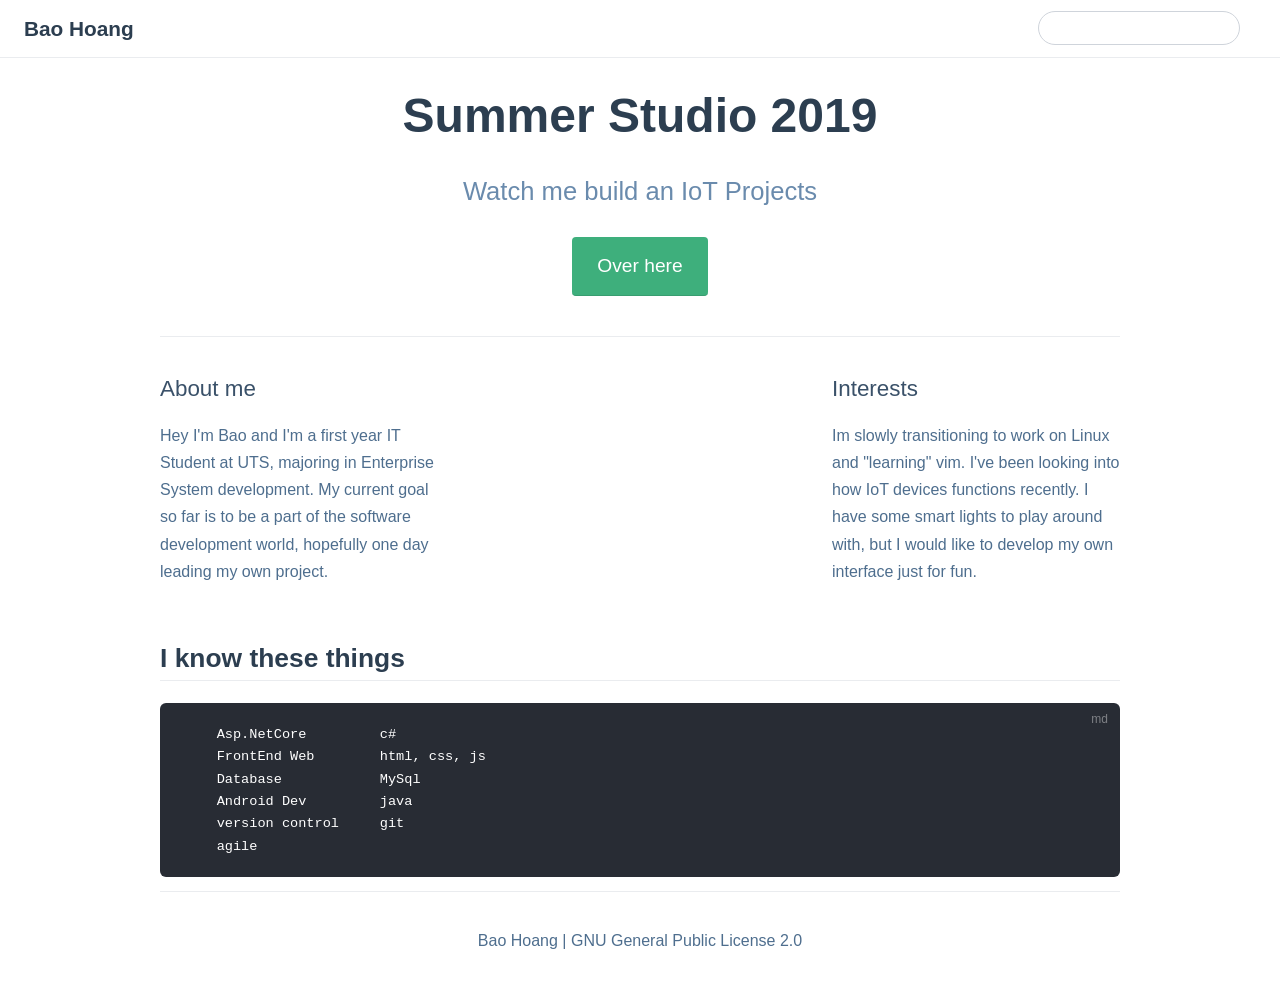
==== commit 01d75e2e: "restoration build 1" ====
--- a/index.html
+++ b/index.html
@@ -3,25 +3,30 @@
   <head>
     <meta charset="utf-8">
     <meta name="viewport" content="width=device-width,initial-scale=1">
-    <title>About Me | Bao Hoang</title>
+    <title>Bao Hoang</title>
     <meta name="description" content="">
+    <meta name="generator" content="VuePress 1.3.1">
     
     
-    <link rel="preload" href="/assets/css/0.styles.8550c591.css" as="style"><link rel="preload" href="/assets/js/app.d4bb8611.js" as="script"><link rel="preload" href="/assets/js/8.411fad2f.js" as="script"><link rel="prefetch" href="/assets/js/2.068cc377.js"><link rel="prefetch" href="/assets/js/3.27e7d09f.js"><link rel="prefetch" href="/assets/js/4.1213a1a0.js"><link rel="prefetch" href="/assets/js/5.86900fe3.js"><link rel="prefetch" href="/assets/js/6.2c7a491b.js"><link rel="prefetch" href="/assets/js/7.27a9dbf7.js"><link rel="prefetch" href="/assets/js/9.22cd86b7.js">
-    <link rel="stylesheet" href="/assets/css/0.styles.8550c591.css">
+    <link rel="preload" href="/assets/css/0.styles.cf6ef31c.css" as="style"><link rel="preload" href="/assets/js/app.e69c2046.js" as="script"><link rel="preload" href="/assets/js/2.c0ab005d.js" as="script"><link rel="preload" href="/assets/js/10.eaf2739e.js" as="script"><link rel="prefetch" href="/assets/js/11.e7858920.js"><link rel="prefetch" href="/assets/js/3.dd8cae05.js"><link rel="prefetch" href="/assets/js/4.06308a15.js"><link rel="prefetch" href="/assets/js/5.cd0d9c04.js"><link rel="prefetch" href="/assets/js/6.773ffba7.js"><link rel="prefetch" href="/assets/js/7.c2026906.js"><link rel="prefetch" href="/assets/js/8.86baba6a.js"><link rel="prefetch" href="/assets/js/9.ba648f29.js">
+    <link rel="stylesheet" href="/assets/css/0.styles.cf6ef31c.css">
   </head>
   <body>
-    <div id="app" data-server-rendered="true"><div class="theme-container"><header class="navbar"><div class="sidebar-button"><svg xmlns="http://www.w3.org/2000/svg" aria-hidden="true" role="img" viewBox="0 0 448 512" class="icon"><path fill="currentColor" d="M436 124H12c-6.627 0-12-5.373-12-12V80c0-6.627 5.373-12 12-12h424c6.627 0 12 5.373 12 12v32c0 6.627-5.373 12-12 12zm0 160H12c-6.627 0-12-5.373-12-12v-32c0-6.627 5.373-12 12-12h424c6.627 0 12 5.373 12 12v32c0 6.627-5.373 12-12 12zm0 160H12c-6.627 0-12-5.373-12-12v-32c0-6.627 5.373-12 12-12h424c6.627 0 12 5.373 12 12v32c0 6.627-5.373 12-12 12z"></path></svg></div> <a href="/" class="home-link router-link-exact-active router-link-active"><!----> <span class="site-name">Bao Hoang</span></a> <div class="links" style="max-width:nullpx;"><div class="search-box"><input aria-label="Search" autocomplete="off" spellcheck="false" value=""> <!----></div> <!----></div></header> <div class="sidebar-mask"></div> <div class="sidebar"><!---->  <ul class="sidebar-links"><li><a href="/" class="active sidebar-link">Profile</a><ul class="sidebar-sub-headers"><li class="sidebar-sub-header"><a href="/#tech-interests" class="sidebar-link">Tech Interests</a></li><li class="sidebar-sub-header"><a href="/#skills" class="sidebar-link">Skills</a></li><li class="sidebar-sub-header"><a href="/#other-interests" class="sidebar-link">Other Interests</a></li></ul></li><li><div class="sidebar-group collapsable"><p class="sidebar-heading"><span>Summer IoT Studio</span> <span class="arrow right"></span></p> <!----></div></li></ul> </div> <div class="page"> <div class="content"><h1 id="about-me"><a href="#about-me" aria-hidden="true" class="header-anchor">#</a> About Me</h1> <p>Hey I'm Bao and I'm a first year IT Student at UTS, majoring in Enterprise System development. My current goal so far is to be a part of the software development world, and hopefully one day leading my own project.</p> <h2 id="tech-interests"><a href="#tech-interests" aria-hidden="true" class="header-anchor">#</a> Tech Interests</h2> <p>In the off time I have I like to mess around with the linux environment, &quot;learning&quot; vim, and maybe one day forfeit the need of using a mouse. Beside from that, I've been looking into how IoT devices functions recently. I have some smart lights to play around with at home, but I would like to build my own app and have more controll than what the official apps provided.</p> <h2 id="skills"><a href="#skills" aria-hidden="true" class="header-anchor">#</a> Skills</h2> <p>I know these things</p> <pre><code>Asp.NetCore         c#
-FrontEnd Web        html, css, js
-Database            SqlServer
-Android Dev         java
-version control     git
-agile
-</code></pre> <h2 id="other-interests"><a href="#other-interests" aria-hidden="true" class="header-anchor">#</a> Other Interests</h2> <ul><li><a href="https://old.reddit.com/r/MechanicalKeyboards/" target="_blank" rel="noopener noreferrer">Mechanical Keyboards<svg xmlns="http://www.w3.org/2000/svg" aria-hidden="true" x="0px" y="0px" viewBox="0 0 100 100" width="15" height="15" class="icon outbound"><path fill="currentColor" d="M18.8,85.1h56l0,0c2.2,0,4-1.8,4-4v-32h-8v28h-48v-48h28v-8h-32l0,0c-2.2,0-4,1.8-4,4v56C14.8,83.3,16.6,85.1,18.8,85.1z"></path> <polygon fill="currentColor" points="45.7,48.7 51.3,54.3 77.2,28.5 77.2,37.2 85.2,37.2 85.2,14.9 62.8,14.9 62.8,22.9 71.5,22.9"></polygon></svg></a>, I perfer the heavier, tactile and non-clicky switches(Mx browns &amp; clears)</li> <li><a href="https://factorio.com/" target="_blank" rel="noopener noreferrer">Factorio<svg xmlns="http://www.w3.org/2000/svg" aria-hidden="true" x="0px" y="0px" viewBox="0 0 100 100" width="15" height="15" class="icon outbound"><path fill="currentColor" d="M18.8,85.1h56l0,0c2.2,0,4-1.8,4-4v-32h-8v28h-48v-48h28v-8h-32l0,0c-2.2,0-4,1.8-4,4v56C14.8,83.3,16.6,85.1,18.8,85.1z"></path> <polygon fill="currentColor" points="45.7,48.7 51.3,54.3 77.2,28.5 77.2,37.2 85.2,37.2 85.2,14.9 62.8,14.9 62.8,22.9 71.5,22.9"></polygon></svg></a> - a game that involves automation, optimization and expansion</li> <li>Snowboarding</li> <li>Whisky Tasting, my favourite drop at the time is <em>Lagavulin 16</em></li></ul></div> <div class="page-edit"><!----> <!----></div> <div class="page-nav"><p class="inner"><!----> <span class="next"><a href="/summer/">
-          What's this
-        </a>
-        →
-      </span></p></div> </div> <!----></div></div>
-    <script src="/assets/js/app.d4bb8611.js" defer></script><script src="/assets/js/8.411fad2f.js" defer></script>
+    <div id="app" data-server-rendered="true"><div class="theme-container no-sidebar"><header class="navbar"><div class="sidebar-button"><svg xmlns="http://www.w3.org/2000/svg" aria-hidden="true" role="img" viewBox="0 0 448 512" class="icon"><path fill="currentColor" d="M436 124H12c-6.627 0-12-5.373-12-12V80c0-6.627 5.373-12 12-12h424c6.627 0 12 5.373 12 12v32c0 6.627-5.373 12-12 12zm0 160H12c-6.627 0-12-5.373-12-12v-32c0-6.627 5.373-12 12-12h424c6.627 0 12 5.373 12 12v32c0 6.627-5.373 12-12 12zm0 160H12c-6.627 0-12-5.373-12-12v-32c0-6.627 5.373-12 12-12h424c6.627 0 12 5.373 12 12v32c0 6.627-5.373 12-12 12z"></path></svg></div> <a href="/" class="home-link router-link-exact-active router-link-active"><!----> <span class="site-name">Bao Hoang</span></a> <div class="links"><div class="search-box"><input aria-label="Search" autocomplete="off" spellcheck="false" value=""> <!----></div> <!----></div></header> <div class="sidebar-mask"></div> <aside class="sidebar"><!---->  <ul class="sidebar-links"><li><section class="sidebar-group depth-0"><p class="sidebar-heading open"><span>Summer IoT Studio</span> <!----></p> <ul class="sidebar-links sidebar-group-items"><li><a href="/summer/" class="sidebar-link">What's this?</a></li><li><a href="/summer/sprint1.html" class="sidebar-link">1st Sprint</a></li><li><a href="/summer/sprint2.html" class="sidebar-link">2nd Sprint</a></li><li><a href="/summer/sprint3.html" class="sidebar-link">3rd Sprint</a></li><li><a href="/summer/sprint4.html" class="sidebar-link">Final Sprint</a></li></ul></section></li></ul> </aside> <main aria-labelledby="main-title" class="home"><header class="hero"><!----> <h1 id="main-title">
+      Summer Studio 2019
+    </h1> <p class="description">
+      Watch me build an IoT Projects
+    </p> <p class="action"><a href="/summer/" class="nav-link action-button">
+  Over here
+</a></p></header> <div class="features"><div class="feature"><h2>About me</h2> <p>Hey I'm Bao and I'm a first year IT Student at UTS, majoring in Enterprise System development. My current goal so far is to be a part of the software development world, hopefully one day leading my own project.</p></div><div class="feature"><h2>Interests</h2> <p>Im slowly transitioning to work on Linux and &quot;learning&quot; vim. I've been looking into how IoT devices functions recently. I have some smart lights to play around with, but I would like to develop my own interface just for fun.</p></div></div> <div class="theme-default-content custom content__default"><h2 id="i-know-these-things"><a href="#i-know-these-things" class="header-anchor">#</a> I know these things</h2> <div class="language-md extra-class"><pre class="language-md"><code>    Asp.NetCore         c#
+    FrontEnd Web        html, css, js
+    Database            MySql
+    Android Dev         java
+    version control     git
+    agile
+</code></pre></div></div> <div class="footer">
+    Bao Hoang | GNU General Public License 2.0
+  </div></main></div><div class="global-ui"></div></div>
+    <script src="/assets/js/app.e69c2046.js" defer></script><script src="/assets/js/2.c0ab005d.js" defer></script><script src="/assets/js/10.eaf2739e.js" defer></script>
   </body>
 </html>
--- a/assets/css/0.styles.cf6ef31c.css
+++ b/assets/css/0.styles.cf6ef31c.css
@@ -0,0 +1 @@
+#nprogress{pointer-events:none}#nprogress .bar{background:#3eaf7c;position:fixed;z-index:1031;top:0;left:0;width:100%;height:2px}#nprogress .peg{display:block;position:absolute;right:0;width:100px;height:100%;box-shadow:0 0 10px #3eaf7c,0 0 5px #3eaf7c;opacity:1;transform:rotate(3deg) translateY(-4px)}#nprogress .spinner{display:block;position:fixed;z-index:1031;top:15px;right:15px}#nprogress .spinner-icon{width:18px;height:18px;box-sizing:border-box;border-color:#3eaf7c transparent transparent #3eaf7c;border-style:solid;border-width:2px;border-radius:50%;-webkit-animation:nprogress-spinner .4s linear infinite;animation:nprogress-spinner .4s linear infinite}.nprogress-custom-parent{overflow:hidden;position:relative}.nprogress-custom-parent #nprogress .bar,.nprogress-custom-parent #nprogress .spinner{position:absolute}@-webkit-keyframes nprogress-spinner{0%{transform:rotate(0deg)}to{transform:rotate(1turn)}}@keyframes nprogress-spinner{0%{transform:rotate(0deg)}to{transform:rotate(1turn)}}html{scroll-behavior:smooth}.icon.outbound{color:#aaa;display:inline-block;vertical-align:middle;position:relative;top:-1px}.home{padding:3.6rem 2rem 0;max-width:960px;margin:0 auto;display:block}.home .hero{text-align:center}.home .hero img{max-width:100%;max-height:280px;display:block;margin:3rem auto 1.5rem}.home .hero h1{font-size:3rem}.home .hero .action,.home .hero .description,.home .hero h1{margin:1.8rem auto}.home .hero .description{max-width:35rem;font-size:1.6rem;line-height:1.3;color:#6a8bad}.home .hero .action-button{display:inline-block;font-size:1.2rem;color:#fff;background-color:#3eaf7c;padding:.8rem 1.6rem;border-radius:4px;transition:background-color .1s ease;box-sizing:border-box;border-bottom:1px solid #389d70}.home .hero .action-button:hover{background-color:#4abf8a}.home .features{border-top:1px solid #eaecef;padding:1.2rem 0;margin-top:2.5rem;display:flex;flex-wrap:wrap;align-items:flex-start;align-content:stretch;justify-content:space-between}.home .feature{flex-grow:1;flex-basis:30%;max-width:30%}.home .feature h2{font-size:1.4rem;font-weight:500;border-bottom:none;padding-bottom:0;color:#3a5169}.home .feature p{color:#4e6e8e}.home .footer{padding:2.5rem;border-top:1px solid #eaecef;text-align:center;color:#4e6e8e}@media (max-width:719px){.home .features{flex-direction:column}.home .feature{max-width:100%;padding:0 2.5rem}}@media (max-width:419px){.home{padding-left:1.5rem;padding-right:1.5rem}.home .hero img{max-height:210px;margin:2rem auto 1.2rem}.home .hero h1{font-size:2rem}.home .hero .action,.home .hero .description,.home .hero h1{margin:1.2rem auto}.home .hero .description{font-size:1.2rem}.home .hero .action-button{font-size:1rem;padding:.6rem 1.2rem}.home .feature h2{font-size:1.25rem}}.search-box{display:inline-block;position:relative;margin-right:1rem}.search-box input{cursor:text;width:10rem;height:2rem;color:#4e6e8e;display:inline-block;border:1px solid #cfd4db;border-radius:2rem;font-size:.9rem;line-height:2rem;padding:0 .5rem 0 2rem;outline:none;transition:all .2s ease;background:#fff url(/assets/img/search.83621669.svg) .6rem .5rem no-repeat;background-size:1rem}.search-box input:focus{cursor:auto;border-color:#3eaf7c}.search-box .suggestions{background:#fff;width:20rem;position:absolute;top:1.5rem;border:1px solid #cfd4db;border-radius:6px;padding:.4rem;list-style-type:none}.search-box .suggestions.align-right{right:0}.search-box .suggestion{line-height:1.4;padding:.4rem .6rem;border-radius:4px;cursor:pointer}.search-box .suggestion a{white-space:normal;color:#5d82a6}.search-box .suggestion a .page-title{font-weight:600}.search-box .suggestion a .header{font-size:.9em;margin-left:.25em}.search-box .suggestion.focused{background-color:#f3f4f5}.search-box .suggestion.focused a{color:#3eaf7c}@media (max-width:959px){.search-box input{cursor:pointer;width:0;border-color:transparent;position:relative}.search-box input:focus{cursor:text;left:0;width:10rem}}@media (-ms-high-contrast:none){.search-box input{height:2rem}}@media (max-width:959px) and (min-width:719px){.search-box .suggestions{left:0}}@media (max-width:719px){.search-box{margin-right:0}.search-box input{left:1rem}.search-box .suggestions{right:0}}@media (max-width:419px){.search-box .suggestions{width:calc(100vw - 4rem)}.search-box input:focus{width:8rem}}.sidebar-button{cursor:pointer;display:none;width:1.25rem;height:1.25rem;position:absolute;padding:.6rem;top:.6rem;left:1rem}.sidebar-button .icon{display:block;width:1.25rem;height:1.25rem}@media (max-width:719px){.sidebar-button{display:block}}.dropdown-enter,.dropdown-leave-to{height:0!important}.dropdown-wrapper{cursor:pointer}.dropdown-wrapper .dropdown-title{display:block;font-size:.9rem;font-family:inherit;cursor:inherit;padding:inherit;line-height:1.4rem;background:transparent;border:none;font-weight:500;color:#2c3e50}.dropdown-wrapper .dropdown-title:hover{border-color:transparent}.dropdown-wrapper .dropdown-title .arrow{vertical-align:middle;margin-top:-1px;margin-left:.4rem}.dropdown-wrapper .nav-dropdown .dropdown-item{color:inherit;line-height:1.7rem}.dropdown-wrapper .nav-dropdown .dropdown-item h4{margin:.45rem 0 0;border-top:1px solid #eee;padding:.45rem 1.5rem 0 1.25rem}.dropdown-wrapper .nav-dropdown .dropdown-item .dropdown-subitem-wrapper{padding:0;list-style:none}.dropdown-wrapper .nav-dropdown .dropdown-item .dropdown-subitem-wrapper .dropdown-subitem{font-size:.9em}.dropdown-wrapper .nav-dropdown .dropdown-item a{display:block;line-height:1.7rem;position:relative;border-bottom:none;font-weight:400;margin-bottom:0;padding:0 1.5rem 0 1.25rem}.dropdown-wrapper .nav-dropdown .dropdown-item a.router-link-active,.dropdown-wrapper .nav-dropdown .dropdown-item a:hover{color:#3eaf7c}.dropdown-wrapper .nav-dropdown .dropdown-item a.router-link-active:after{content:"";width:0;height:0;border-left:5px solid #3eaf7c;border-top:3px solid transparent;border-bottom:3px solid transparent;position:absolute;top:calc(50% - 2px);left:9px}.dropdown-wrapper .nav-dropdown .dropdown-item:first-child h4{margin-top:0;padding-top:0;border-top:0}@media (max-width:719px){.dropdown-wrapper.open .dropdown-title{margin-bottom:.5rem}.dropdown-wrapper .dropdown-title{font-weight:600;font-size:inherit}.dropdown-wrapper .dropdown-title:hover{color:#3eaf7c}.dropdown-wrapper .nav-dropdown{transition:height .1s ease-out;overflow:hidden}.dropdown-wrapper .nav-dropdown .dropdown-item h4{border-top:0;margin-top:0;padding-top:0}.dropdown-wrapper .nav-dropdown .dropdown-item>a,.dropdown-wrapper .nav-dropdown .dropdown-item h4{font-size:15px;line-height:2rem}.dropdown-wrapper .nav-dropdown .dropdown-item .dropdown-subitem{font-size:14px;padding-left:1rem}}@media (min-width:719px){.dropdown-wrapper{height:1.8rem}.dropdown-wrapper.open .nav-dropdown,.dropdown-wrapper:hover .nav-dropdown{display:block!important}.dropdown-wrapper.open:blur{display:none}.dropdown-wrapper .dropdown-title .arrow{border-left:4px solid transparent;border-right:4px solid transparent;border-top:6px solid #ccc;border-bottom:0}.dropdown-wrapper .nav-dropdown{display:none;height:auto!important;box-sizing:border-box;max-height:calc(100vh - 2.7rem);overflow-y:auto;position:absolute;top:100%;right:0;background-color:#fff;padding:.6rem 0;border:1px solid;border-color:#ddd #ddd #ccc;text-align:left;border-radius:.25rem;white-space:nowrap;margin:0}}.nav-links{display:inline-block}.nav-links a{line-height:1.4rem;color:inherit}.nav-links a.router-link-active,.nav-links a:hover{color:#3eaf7c}.nav-links .nav-item{position:relative;display:inline-block;margin-left:1.5rem;line-height:2rem}.nav-links .nav-item:first-child{margin-left:0}.nav-links .repo-link{margin-left:1.5rem}@media (max-width:719px){.nav-links .nav-item,.nav-links .repo-link{margin-left:0}}@media (min-width:719px){.nav-links a.router-link-active,.nav-links a:hover{color:#2c3e50}.nav-item>a:not(.external).router-link-active,.nav-item>a:not(.external):hover{margin-bottom:-2px;border-bottom:2px solid #46bd87}}.navbar{padding:.7rem 1.5rem;line-height:2.2rem}.navbar a,.navbar img,.navbar span{display:inline-block}.navbar .logo{height:2.2rem;min-width:2.2rem;margin-right:.8rem;vertical-align:top}.navbar .site-name{font-size:1.3rem;font-weight:600;color:#2c3e50;position:relative}.navbar .links{padding-left:1.5rem;box-sizing:border-box;background-color:#fff;white-space:nowrap;font-size:.9rem;position:absolute;right:1.5rem;top:.7rem;display:flex}.navbar .links .search-box{flex:0 0 auto;vertical-align:top}@media (max-width:719px){.navbar{padding-left:4rem}.navbar .can-hide{display:none}.navbar .links{padding-left:1.5rem}.navbar .site-name{width:calc(100vw - 9.4rem);overflow:hidden;white-space:nowrap;text-overflow:ellipsis}}.page-edit{max-width:740px;margin:0 auto;padding:2rem 2.5rem}@media (max-width:959px){.page-edit{padding:2rem}}@media (max-width:419px){.page-edit{padding:1.5rem}}.page-edit{padding-top:1rem;padding-bottom:1rem;overflow:auto}.page-edit .edit-link{display:inline-block}.page-edit .edit-link a{color:#4e6e8e;margin-right:.25rem}.page-edit .last-updated{float:right;font-size:.9em}.page-edit .last-updated .prefix{font-weight:500;color:#4e6e8e}.page-edit .last-updated .time{font-weight:400;color:#aaa}@media (max-width:719px){.page-edit .edit-link{margin-bottom:.5rem}.page-edit .last-updated{font-size:.8em;float:none;text-align:left}}.page-nav{max-width:740px;margin:0 auto;padding:2rem 2.5rem}@media (max-width:959px){.page-nav{padding:2rem}}@media (max-width:419px){.page-nav{padding:1.5rem}}.page-nav{padding-top:1rem;padding-bottom:0}.page-nav .inner{min-height:2rem;margin-top:0;border-top:1px solid #eaecef;padding-top:1rem;overflow:auto}.page-nav .next{float:right}.page{padding-bottom:2rem;display:block}.sidebar-group .sidebar-group{padding-left:.5em}.sidebar-group:not(.collapsable) .sidebar-heading:not(.clickable){cursor:auto;color:inherit}.sidebar-group.is-sub-group{padding-left:0}.sidebar-group.is-sub-group>.sidebar-heading{font-size:.95em;line-height:1.4;font-weight:400;padding-left:2rem}.sidebar-group.is-sub-group>.sidebar-heading:not(.clickable){opacity:.5}.sidebar-group.is-sub-group>.sidebar-group-items{padding-left:1rem}.sidebar-group.is-sub-group>.sidebar-group-items>li>.sidebar-link{font-size:.95em;border-left:none}.sidebar-group.depth-2>.sidebar-heading{border-left:none}.sidebar-heading{color:#2c3e50;transition:color .15s ease;cursor:pointer;font-size:1.1em;font-weight:700;padding:.35rem 1.5rem .35rem 1.25rem;width:100%;box-sizing:border-box;margin:0;border-left:.25rem solid transparent}.sidebar-heading.open,.sidebar-heading:hover{color:inherit}.sidebar-heading .arrow{position:relative;top:-.12em;left:.5em}.sidebar-heading.clickable.active{font-weight:600;color:#3eaf7c;border-left-color:#3eaf7c}.sidebar-heading.clickable:hover{color:#3eaf7c}.sidebar-group-items{transition:height .1s ease-out;font-size:.95em;overflow:hidden}.sidebar .sidebar-sub-headers{padding-left:1rem;font-size:.95em}a.sidebar-link{font-size:1em;font-weight:400;display:inline-block;color:#2c3e50;border-left:.25rem solid transparent;padding:.35rem 1rem .35rem 1.25rem;line-height:1.4;width:100%;box-sizing:border-box}a.sidebar-link:hover{color:#3eaf7c}a.sidebar-link.active{font-weight:600;color:#3eaf7c;border-left-color:#3eaf7c}.sidebar-group a.sidebar-link{padding-left:2rem}.sidebar-sub-headers a.sidebar-link{padding-top:.25rem;padding-bottom:.25rem;border-left:none}.sidebar-sub-headers a.sidebar-link.active{font-weight:500}.sidebar ul{padding:0;margin:0;list-style-type:none}.sidebar a{display:inline-block}.sidebar .nav-links{display:none;border-bottom:1px solid #eaecef;padding:.5rem 0 .75rem}.sidebar .nav-links a{font-weight:600}.sidebar .nav-links .nav-item,.sidebar .nav-links .repo-link{display:block;line-height:1.25rem;font-size:1.1em;padding:.5rem 0 .5rem 1.5rem}.sidebar>.sidebar-links{padding:1.5rem 0}.sidebar>.sidebar-links>li>a.sidebar-link{font-size:1.1em;line-height:1.7;font-weight:700}.sidebar>.sidebar-links>li:not(:first-child){margin-top:.75rem}@media (max-width:719px){.sidebar .nav-links{display:block}.sidebar .nav-links .dropdown-wrapper .nav-dropdown .dropdown-item a.router-link-active:after{top:calc(1rem - 2px)}.sidebar>.sidebar-links{padding:1rem 0}}code[class*=language-],pre[class*=language-]{color:#ccc;background:none;font-family:Consolas,Monaco,Andale Mono,Ubuntu Mono,monospace;font-size:1em;text-align:left;white-space:pre;word-spacing:normal;word-break:normal;word-wrap:normal;line-height:1.5;-moz-tab-size:4;-o-tab-size:4;tab-size:4;-webkit-hyphens:none;-ms-hyphens:none;hyphens:none}pre[class*=language-]{padding:1em;margin:.5em 0;overflow:auto}:not(pre)>code[class*=language-],pre[class*=language-]{background:#2d2d2d}:not(pre)>code[class*=language-]{padding:.1em;border-radius:.3em;white-space:normal}.token.block-comment,.token.cdata,.token.comment,.token.doctype,.token.prolog{color:#999}.token.punctuation{color:#ccc}.token.attr-name,.token.deleted,.token.namespace,.token.tag{color:#e2777a}.token.function-name{color:#6196cc}.token.boolean,.token.function,.token.number{color:#f08d49}.token.class-name,.token.constant,.token.property,.token.symbol{color:#f8c555}.token.atrule,.token.builtin,.token.important,.token.keyword,.token.selector{color:#cc99cd}.token.attr-value,.token.char,.token.regex,.token.string,.token.variable{color:#7ec699}.token.entity,.token.operator,.token.url{color:#67cdcc}.token.bold,.token.important{font-weight:700}.token.italic{font-style:italic}.token.entity{cursor:help}.token.inserted{color:green}.theme-default-content code{color:#476582;padding:.25rem .5rem;margin:0;font-size:.85em;background-color:rgba(27,31,35,.05);border-radius:3px}.theme-default-content code .token.deleted{color:#ec5975}.theme-default-content code .token.inserted{color:#3eaf7c}.theme-default-content pre,.theme-default-content pre[class*=language-]{line-height:1.4;padding:1.25rem 1.5rem;margin:.85rem 0;background-color:#282c34;border-radius:6px;overflow:auto}.theme-default-content pre[class*=language-] code,.theme-default-content pre code{color:#fff;padding:0;background-color:transparent;border-radius:0}div[class*=language-]{position:relative;background-color:#282c34;border-radius:6px}div[class*=language-] .highlight-lines{-webkit-user-select:none;-ms-user-select:none;user-select:none;padding-top:1.3rem;position:absolute;top:0;left:0;width:100%;line-height:1.4}div[class*=language-] .highlight-lines .highlighted{background-color:rgba(0,0,0,.66)}div[class*=language-] pre,div[class*=language-] pre[class*=language-]{background:transparent;position:relative;z-index:1}div[class*=language-]:before{position:absolute;z-index:3;top:.8em;right:1em;font-size:.75rem;color:hsla(0,0%,100%,.4)}div[class*=language-]:not(.line-numbers-mode) .line-numbers-wrapper{display:none}div[class*=language-].line-numbers-mode .highlight-lines .highlighted{position:relative}div[class*=language-].line-numbers-mode .highlight-lines .highlighted:before{content:" ";position:absolute;z-index:3;left:0;top:0;display:block;width:3.5rem;height:100%;background-color:rgba(0,0,0,.66)}div[class*=language-].line-numbers-mode pre{padding-left:4.5rem;vertical-align:middle}div[class*=language-].line-numbers-mode .line-numbers-wrapper{position:absolute;top:0;width:3.5rem;text-align:center;color:hsla(0,0%,100%,.3);padding:1.25rem 0;line-height:1.4}div[class*=language-].line-numbers-mode .line-numbers-wrapper br{-webkit-user-select:none;-ms-user-select:none;user-select:none}div[class*=language-].line-numbers-mode .line-numbers-wrapper .line-number{position:relative;z-index:4;-webkit-user-select:none;-ms-user-select:none;user-select:none;font-size:.85em}div[class*=language-].line-numbers-mode:after{content:"";position:absolute;z-index:2;top:0;left:0;width:3.5rem;height:100%;border-radius:6px 0 0 6px;border-right:1px solid rgba(0,0,0,.66);background-color:#282c34}div[class~=language-js]:before{content:"js"}div[class~=language-ts]:before{content:"ts"}div[class~=language-html]:before{content:"html"}div[class~=language-md]:before{content:"md"}div[class~=language-vue]:before{content:"vue"}div[class~=language-css]:before{content:"css"}div[class~=language-sass]:before{content:"sass"}div[class~=language-scss]:before{content:"scss"}div[class~=language-less]:before{content:"less"}div[class~=language-stylus]:before{content:"stylus"}div[class~=language-go]:before{content:"go"}div[class~=language-java]:before{content:"java"}div[class~=language-c]:before{content:"c"}div[class~=language-sh]:before{content:"sh"}div[class~=language-yaml]:before{content:"yaml"}div[class~=language-py]:before{content:"py"}div[class~=language-docker]:before{content:"docker"}div[class~=language-dockerfile]:before{content:"dockerfile"}div[class~=language-makefile]:before{content:"makefile"}div[class~=language-javascript]:before{content:"js"}div[class~=language-typescript]:before{content:"ts"}div[class~=language-markup]:before{content:"html"}div[class~=language-markdown]:before{content:"md"}div[class~=language-json]:before{content:"json"}div[class~=language-ruby]:before{content:"rb"}div[class~=language-python]:before{content:"py"}div[class~=language-bash]:before{content:"sh"}div[class~=language-php]:before{content:"php"}.custom-block .custom-block-title{font-weight:600;margin-bottom:-.4rem}.custom-block.danger,.custom-block.tip,.custom-block.warning{padding:.1rem 1.5rem;border-left-width:.5rem;border-left-style:solid;margin:1rem 0}.custom-block.tip{background-color:#f3f5f7;border-color:#42b983}.custom-block.warning{background-color:rgba(255,229,100,.3);border-color:#e7c000;color:#6b5900}.custom-block.warning .custom-block-title{color:#b29400}.custom-block.warning a{color:#2c3e50}.custom-block.danger{background-color:#ffe6e6;border-color:#c00;color:#4d0000}.custom-block.danger .custom-block-title{color:#900}.custom-block.danger a{color:#2c3e50}.custom-block.details{display:block;position:relative;border-radius:2px;margin:1.6em 0;padding:1.6em;background-color:#eee}.custom-block.details h4{margin-top:0}.custom-block.details figure:last-child,.custom-block.details p:last-child{margin-bottom:0;padding-bottom:0}.custom-block.details summary{outline:none;cursor:pointer}.arrow{display:inline-block;width:0;height:0}.arrow.up{border-bottom:6px solid #ccc}.arrow.down,.arrow.up{border-left:4px solid transparent;border-right:4px solid transparent}.arrow.down{border-top:6px solid #ccc}.arrow.right{border-left:6px solid #ccc}.arrow.left,.arrow.right{border-top:4px solid transparent;border-bottom:4px solid transparent}.arrow.left{border-right:6px solid #ccc}.theme-default-content:not(.custom){max-width:740px;margin:0 auto;padding:2rem 2.5rem}@media (max-width:959px){.theme-default-content:not(.custom){padding:2rem}}@media (max-width:419px){.theme-default-content:not(.custom){padding:1.5rem}}.table-of-contents .badge{vertical-align:middle}body,html{padding:0;margin:0;background-color:#fff}body{font-family:-apple-system,BlinkMacSystemFont,Segoe UI,Roboto,Oxygen,Ubuntu,Cantarell,Fira Sans,Droid Sans,Helvetica Neue,sans-serif;-webkit-font-smoothing:antialiased;-moz-osx-font-smoothing:grayscale;font-size:16px;color:#2c3e50}.page{padding-left:20rem}.navbar{z-index:20;right:0;height:3.6rem;background-color:#fff;box-sizing:border-box;border-bottom:1px solid #eaecef}.navbar,.sidebar-mask{position:fixed;top:0;left:0}.sidebar-mask{z-index:9;width:100vw;height:100vh;display:none}.sidebar{font-size:16px;background-color:#fff;width:20rem;position:fixed;z-index:10;margin:0;top:3.6rem;left:0;bottom:0;box-sizing:border-box;border-right:1px solid #eaecef;overflow-y:auto}.theme-default-content:not(.custom)>:first-child{margin-top:3.6rem}.theme-default-content:not(.custom) a:hover{text-decoration:underline}.theme-default-content:not(.custom) p.demo{padding:1rem 1.5rem;border:1px solid #ddd;border-radius:4px}.theme-default-content:not(.custom) img{max-width:100%}.theme-default-content.custom{padding:0;margin:0}.theme-default-content.custom img{max-width:100%}a{font-weight:500;text-decoration:none}a,p a code{color:#3eaf7c}p a code{font-weight:400}kbd{background:#eee;border:.15rem solid #ddd;border-bottom:.25rem solid #ddd;border-radius:.15rem;padding:0 .15em}blockquote{font-size:1rem;color:#999;border-left:.2rem solid #dfe2e5;margin:1rem 0;padding:.25rem 0 .25rem 1rem}blockquote>p{margin:0}ol,ul{padding-left:1.2em}strong{font-weight:600}h1,h2,h3,h4,h5,h6{font-weight:600;line-height:1.25}.theme-default-content:not(.custom)>h1,.theme-default-content:not(.custom)>h2,.theme-default-content:not(.custom)>h3,.theme-default-content:not(.custom)>h4,.theme-default-content:not(.custom)>h5,.theme-default-content:not(.custom)>h6{margin-top:-3.1rem;padding-top:4.6rem;margin-bottom:0}.theme-default-content:not(.custom)>h1:first-child,.theme-default-content:not(.custom)>h2:first-child,.theme-default-content:not(.custom)>h3:first-child,.theme-default-content:not(.custom)>h4:first-child,.theme-default-content:not(.custom)>h5:first-child,.theme-default-content:not(.custom)>h6:first-child{margin-top:-1.5rem;margin-bottom:1rem}.theme-default-content:not(.custom)>h1:first-child+.custom-block,.theme-default-content:not(.custom)>h1:first-child+p,.theme-default-content:not(.custom)>h1:first-child+pre,.theme-default-content:not(.custom)>h2:first-child+.custom-block,.theme-default-content:not(.custom)>h2:first-child+p,.theme-default-content:not(.custom)>h2:first-child+pre,.theme-default-content:not(.custom)>h3:first-child+.custom-block,.theme-default-content:not(.custom)>h3:first-child+p,.theme-default-content:not(.custom)>h3:first-child+pre,.theme-default-content:not(.custom)>h4:first-child+.custom-block,.theme-default-content:not(.custom)>h4:first-child+p,.theme-default-content:not(.custom)>h4:first-child+pre,.theme-default-content:not(.custom)>h5:first-child+.custom-block,.theme-default-content:not(.custom)>h5:first-child+p,.theme-default-content:not(.custom)>h5:first-child+pre,.theme-default-content:not(.custom)>h6:first-child+.custom-block,.theme-default-content:not(.custom)>h6:first-child+p,.theme-default-content:not(.custom)>h6:first-child+pre{margin-top:2rem}h1:hover .header-anchor,h2:hover .header-anchor,h3:hover .header-anchor,h4:hover .header-anchor,h5:hover .header-anchor,h6:hover .header-anchor{opacity:1}h1{font-size:2.2rem}h2{font-size:1.65rem;padding-bottom:.3rem;border-bottom:1px solid #eaecef}h3{font-size:1.35rem}a.header-anchor{font-size:.85em;float:left;margin-left:-.87em;padding-right:.23em;margin-top:.125em;opacity:0}a.header-anchor:hover{text-decoration:none}.line-number,code,kbd{font-family:source-code-pro,Menlo,Monaco,Consolas,Courier New,monospace}ol,p,ul{line-height:1.7}hr{border:0;border-top:1px solid #eaecef}table{border-collapse:collapse;margin:1rem 0;display:block;overflow-x:auto}tr{border-top:1px solid #dfe2e5}tr:nth-child(2n){background-color:#f6f8fa}td,th{border:1px solid #dfe2e5;padding:.6em 1em}.theme-container.sidebar-open .sidebar-mask{display:block}.theme-container.no-navbar .theme-default-content:not(.custom)>h1,.theme-container.no-navbar h2,.theme-container.no-navbar h3,.theme-container.no-navbar h4,.theme-container.no-navbar h5,.theme-container.no-navbar h6{margin-top:1.5rem;padding-top:0}.theme-container.no-navbar .sidebar{top:0}@media (min-width:720px){.theme-container.no-sidebar .sidebar{display:none}.theme-container.no-sidebar .page{padding-left:0}}@media (max-width:959px){.sidebar{font-size:15px;width:16.4rem}.page{padding-left:16.4rem}}@media (max-width:719px){.sidebar{top:0;padding-top:3.6rem;transform:translateX(-100%);transition:transform .2s ease}.page{padding-left:0}.theme-container.sidebar-open .sidebar{transform:translateX(0)}.theme-container.no-navbar .sidebar{padding-top:0}}@media (max-width:419px){h1{font-size:1.9rem}.theme-default-content div[class*=language-]{margin:.85rem -1.5rem;border-radius:0}}.badge[data-v-76a02c50]{display:inline-block;font-size:14px;height:18px;line-height:18px;border-radius:3px;padding:0 6px;color:#fff}.badge.green[data-v-76a02c50],.badge.tip[data-v-76a02c50],.badge[data-v-76a02c50]{background-color:#42b983}.badge.error[data-v-76a02c50]{background-color:#da5961}.badge.warn[data-v-76a02c50],.badge.warning[data-v-76a02c50],.badge.yellow[data-v-76a02c50]{background-color:#e7c000}.badge+.badge[data-v-76a02c50]{margin-left:5px}
--- a/assets/css/0.styles.cf6ef31c.css
+++ b/assets/css/0.styles.cf6ef31c.css
@@ -0,0 +1 @@
+#nprogress{pointer-events:none}#nprogress .bar{background:#3eaf7c;position:fixed;z-index:1031;top:0;left:0;width:100%;height:2px}#nprogress .peg{display:block;position:absolute;right:0;width:100px;height:100%;box-shadow:0 0 10px #3eaf7c,0 0 5px #3eaf7c;opacity:1;transform:rotate(3deg) translateY(-4px)}#nprogress .spinner{display:block;position:fixed;z-index:1031;top:15px;right:15px}#nprogress .spinner-icon{width:18px;height:18px;box-sizing:border-box;border-color:#3eaf7c transparent transparent #3eaf7c;border-style:solid;border-width:2px;border-radius:50%;-webkit-animation:nprogress-spinner .4s linear infinite;animation:nprogress-spinner .4s linear infinite}.nprogress-custom-parent{overflow:hidden;position:relative}.nprogress-custom-parent #nprogress .bar,.nprogress-custom-parent #nprogress .spinner{position:absolute}@-webkit-keyframes nprogress-spinner{0%{transform:rotate(0deg)}to{transform:rotate(1turn)}}@keyframes nprogress-spinner{0%{transform:rotate(0deg)}to{transform:rotate(1turn)}}html{scroll-behavior:smooth}.icon.outbound{color:#aaa;display:inline-block;vertical-align:middle;position:relative;top:-1px}.home{padding:3.6rem 2rem 0;max-width:960px;margin:0 auto;display:block}.home .hero{text-align:center}.home .hero img{max-width:100%;max-height:280px;display:block;margin:3rem auto 1.5rem}.home .hero h1{font-size:3rem}.home .hero .action,.home .hero .description,.home .hero h1{margin:1.8rem auto}.home .hero .description{max-width:35rem;font-size:1.6rem;line-height:1.3;color:#6a8bad}.home .hero .action-button{display:inline-block;font-size:1.2rem;color:#fff;background-color:#3eaf7c;padding:.8rem 1.6rem;border-radius:4px;transition:background-color .1s ease;box-sizing:border-box;border-bottom:1px solid #389d70}.home .hero .action-button:hover{background-color:#4abf8a}.home .features{border-top:1px solid #eaecef;padding:1.2rem 0;margin-top:2.5rem;display:flex;flex-wrap:wrap;align-items:flex-start;align-content:stretch;justify-content:space-between}.home .feature{flex-grow:1;flex-basis:30%;max-width:30%}.home .feature h2{font-size:1.4rem;font-weight:500;border-bottom:none;padding-bottom:0;color:#3a5169}.home .feature p{color:#4e6e8e}.home .footer{padding:2.5rem;border-top:1px solid #eaecef;text-align:center;color:#4e6e8e}@media (max-width:719px){.home .features{flex-direction:column}.home .feature{max-width:100%;padding:0 2.5rem}}@media (max-width:419px){.home{padding-left:1.5rem;padding-right:1.5rem}.home .hero img{max-height:210px;margin:2rem auto 1.2rem}.home .hero h1{font-size:2rem}.home .hero .action,.home .hero .description,.home .hero h1{margin:1.2rem auto}.home .hero .description{font-size:1.2rem}.home .hero .action-button{font-size:1rem;padding:.6rem 1.2rem}.home .feature h2{font-size:1.25rem}}.search-box{display:inline-block;position:relative;margin-right:1rem}.search-box input{cursor:text;width:10rem;height:2rem;color:#4e6e8e;display:inline-block;border:1px solid #cfd4db;border-radius:2rem;font-size:.9rem;line-height:2rem;padding:0 .5rem 0 2rem;outline:none;transition:all .2s ease;background:#fff url(/assets/img/search.83621669.svg) .6rem .5rem no-repeat;background-size:1rem}.search-box input:focus{cursor:auto;border-color:#3eaf7c}.search-box .suggestions{background:#fff;width:20rem;position:absolute;top:1.5rem;border:1px solid #cfd4db;border-radius:6px;padding:.4rem;list-style-type:none}.search-box .suggestions.align-right{right:0}.search-box .suggestion{line-height:1.4;padding:.4rem .6rem;border-radius:4px;cursor:pointer}.search-box .suggestion a{white-space:normal;color:#5d82a6}.search-box .suggestion a .page-title{font-weight:600}.search-box .suggestion a .header{font-size:.9em;margin-left:.25em}.search-box .suggestion.focused{background-color:#f3f4f5}.search-box .suggestion.focused a{color:#3eaf7c}@media (max-width:959px){.search-box input{cursor:pointer;width:0;border-color:transparent;position:relative}.search-box input:focus{cursor:text;left:0;width:10rem}}@media (-ms-high-contrast:none){.search-box input{height:2rem}}@media (max-width:959px) and (min-width:719px){.search-box .suggestions{left:0}}@media (max-width:719px){.search-box{margin-right:0}.search-box input{left:1rem}.search-box .suggestions{right:0}}@media (max-width:419px){.search-box .suggestions{width:calc(100vw - 4rem)}.search-box input:focus{width:8rem}}.sidebar-button{cursor:pointer;display:none;width:1.25rem;height:1.25rem;position:absolute;padding:.6rem;top:.6rem;left:1rem}.sidebar-button .icon{display:block;width:1.25rem;height:1.25rem}@media (max-width:719px){.sidebar-button{display:block}}.dropdown-enter,.dropdown-leave-to{height:0!important}.dropdown-wrapper{cursor:pointer}.dropdown-wrapper .dropdown-title{display:block;font-size:.9rem;font-family:inherit;cursor:inherit;padding:inherit;line-height:1.4rem;background:transparent;border:none;font-weight:500;color:#2c3e50}.dropdown-wrapper .dropdown-title:hover{border-color:transparent}.dropdown-wrapper .dropdown-title .arrow{vertical-align:middle;margin-top:-1px;margin-left:.4rem}.dropdown-wrapper .nav-dropdown .dropdown-item{color:inherit;line-height:1.7rem}.dropdown-wrapper .nav-dropdown .dropdown-item h4{margin:.45rem 0 0;border-top:1px solid #eee;padding:.45rem 1.5rem 0 1.25rem}.dropdown-wrapper .nav-dropdown .dropdown-item .dropdown-subitem-wrapper{padding:0;list-style:none}.dropdown-wrapper .nav-dropdown .dropdown-item .dropdown-subitem-wrapper .dropdown-subitem{font-size:.9em}.dropdown-wrapper .nav-dropdown .dropdown-item a{display:block;line-height:1.7rem;position:relative;border-bottom:none;font-weight:400;margin-bottom:0;padding:0 1.5rem 0 1.25rem}.dropdown-wrapper .nav-dropdown .dropdown-item a.router-link-active,.dropdown-wrapper .nav-dropdown .dropdown-item a:hover{color:#3eaf7c}.dropdown-wrapper .nav-dropdown .dropdown-item a.router-link-active:after{content:"";width:0;height:0;border-left:5px solid #3eaf7c;border-top:3px solid transparent;border-bottom:3px solid transparent;position:absolute;top:calc(50% - 2px);left:9px}.dropdown-wrapper .nav-dropdown .dropdown-item:first-child h4{margin-top:0;padding-top:0;border-top:0}@media (max-width:719px){.dropdown-wrapper.open .dropdown-title{margin-bottom:.5rem}.dropdown-wrapper .dropdown-title{font-weight:600;font-size:inherit}.dropdown-wrapper .dropdown-title:hover{color:#3eaf7c}.dropdown-wrapper .nav-dropdown{transition:height .1s ease-out;overflow:hidden}.dropdown-wrapper .nav-dropdown .dropdown-item h4{border-top:0;margin-top:0;padding-top:0}.dropdown-wrapper .nav-dropdown .dropdown-item>a,.dropdown-wrapper .nav-dropdown .dropdown-item h4{font-size:15px;line-height:2rem}.dropdown-wrapper .nav-dropdown .dropdown-item .dropdown-subitem{font-size:14px;padding-left:1rem}}@media (min-width:719px){.dropdown-wrapper{height:1.8rem}.dropdown-wrapper.open .nav-dropdown,.dropdown-wrapper:hover .nav-dropdown{display:block!important}.dropdown-wrapper.open:blur{display:none}.dropdown-wrapper .dropdown-title .arrow{border-left:4px solid transparent;border-right:4px solid transparent;border-top:6px solid #ccc;border-bottom:0}.dropdown-wrapper .nav-dropdown{display:none;height:auto!important;box-sizing:border-box;max-height:calc(100vh - 2.7rem);overflow-y:auto;position:absolute;top:100%;right:0;background-color:#fff;padding:.6rem 0;border:1px solid;border-color:#ddd #ddd #ccc;text-align:left;border-radius:.25rem;white-space:nowrap;margin:0}}.nav-links{display:inline-block}.nav-links a{line-height:1.4rem;color:inherit}.nav-links a.router-link-active,.nav-links a:hover{color:#3eaf7c}.nav-links .nav-item{position:relative;display:inline-block;margin-left:1.5rem;line-height:2rem}.nav-links .nav-item:first-child{margin-left:0}.nav-links .repo-link{margin-left:1.5rem}@media (max-width:719px){.nav-links .nav-item,.nav-links .repo-link{margin-left:0}}@media (min-width:719px){.nav-links a.router-link-active,.nav-links a:hover{color:#2c3e50}.nav-item>a:not(.external).router-link-active,.nav-item>a:not(.external):hover{margin-bottom:-2px;border-bottom:2px solid #46bd87}}.navbar{padding:.7rem 1.5rem;line-height:2.2rem}.navbar a,.navbar img,.navbar span{display:inline-block}.navbar .logo{height:2.2rem;min-width:2.2rem;margin-right:.8rem;vertical-align:top}.navbar .site-name{font-size:1.3rem;font-weight:600;color:#2c3e50;position:relative}.navbar .links{padding-left:1.5rem;box-sizing:border-box;background-color:#fff;white-space:nowrap;font-size:.9rem;position:absolute;right:1.5rem;top:.7rem;display:flex}.navbar .links .search-box{flex:0 0 auto;vertical-align:top}@media (max-width:719px){.navbar{padding-left:4rem}.navbar .can-hide{display:none}.navbar .links{padding-left:1.5rem}.navbar .site-name{width:calc(100vw - 9.4rem);overflow:hidden;white-space:nowrap;text-overflow:ellipsis}}.page-edit{max-width:740px;margin:0 auto;padding:2rem 2.5rem}@media (max-width:959px){.page-edit{padding:2rem}}@media (max-width:419px){.page-edit{padding:1.5rem}}.page-edit{padding-top:1rem;padding-bottom:1rem;overflow:auto}.page-edit .edit-link{display:inline-block}.page-edit .edit-link a{color:#4e6e8e;margin-right:.25rem}.page-edit .last-updated{float:right;font-size:.9em}.page-edit .last-updated .prefix{font-weight:500;color:#4e6e8e}.page-edit .last-updated .time{font-weight:400;color:#aaa}@media (max-width:719px){.page-edit .edit-link{margin-bottom:.5rem}.page-edit .last-updated{font-size:.8em;float:none;text-align:left}}.page-nav{max-width:740px;margin:0 auto;padding:2rem 2.5rem}@media (max-width:959px){.page-nav{padding:2rem}}@media (max-width:419px){.page-nav{padding:1.5rem}}.page-nav{padding-top:1rem;padding-bottom:0}.page-nav .inner{min-height:2rem;margin-top:0;border-top:1px solid #eaecef;padding-top:1rem;overflow:auto}.page-nav .next{float:right}.page{padding-bottom:2rem;display:block}.sidebar-group .sidebar-group{padding-left:.5em}.sidebar-group:not(.collapsable) .sidebar-heading:not(.clickable){cursor:auto;color:inherit}.sidebar-group.is-sub-group{padding-left:0}.sidebar-group.is-sub-group>.sidebar-heading{font-size:.95em;line-height:1.4;font-weight:400;padding-left:2rem}.sidebar-group.is-sub-group>.sidebar-heading:not(.clickable){opacity:.5}.sidebar-group.is-sub-group>.sidebar-group-items{padding-left:1rem}.sidebar-group.is-sub-group>.sidebar-group-items>li>.sidebar-link{font-size:.95em;border-left:none}.sidebar-group.depth-2>.sidebar-heading{border-left:none}.sidebar-heading{color:#2c3e50;transition:color .15s ease;cursor:pointer;font-size:1.1em;font-weight:700;padding:.35rem 1.5rem .35rem 1.25rem;width:100%;box-sizing:border-box;margin:0;border-left:.25rem solid transparent}.sidebar-heading.open,.sidebar-heading:hover{color:inherit}.sidebar-heading .arrow{position:relative;top:-.12em;left:.5em}.sidebar-heading.clickable.active{font-weight:600;color:#3eaf7c;border-left-color:#3eaf7c}.sidebar-heading.clickable:hover{color:#3eaf7c}.sidebar-group-items{transition:height .1s ease-out;font-size:.95em;overflow:hidden}.sidebar .sidebar-sub-headers{padding-left:1rem;font-size:.95em}a.sidebar-link{font-size:1em;font-weight:400;display:inline-block;color:#2c3e50;border-left:.25rem solid transparent;padding:.35rem 1rem .35rem 1.25rem;line-height:1.4;width:100%;box-sizing:border-box}a.sidebar-link:hover{color:#3eaf7c}a.sidebar-link.active{font-weight:600;color:#3eaf7c;border-left-color:#3eaf7c}.sidebar-group a.sidebar-link{padding-left:2rem}.sidebar-sub-headers a.sidebar-link{padding-top:.25rem;padding-bottom:.25rem;border-left:none}.sidebar-sub-headers a.sidebar-link.active{font-weight:500}.sidebar ul{padding:0;margin:0;list-style-type:none}.sidebar a{display:inline-block}.sidebar .nav-links{display:none;border-bottom:1px solid #eaecef;padding:.5rem 0 .75rem}.sidebar .nav-links a{font-weight:600}.sidebar .nav-links .nav-item,.sidebar .nav-links .repo-link{display:block;line-height:1.25rem;font-size:1.1em;padding:.5rem 0 .5rem 1.5rem}.sidebar>.sidebar-links{padding:1.5rem 0}.sidebar>.sidebar-links>li>a.sidebar-link{font-size:1.1em;line-height:1.7;font-weight:700}.sidebar>.sidebar-links>li:not(:first-child){margin-top:.75rem}@media (max-width:719px){.sidebar .nav-links{display:block}.sidebar .nav-links .dropdown-wrapper .nav-dropdown .dropdown-item a.router-link-active:after{top:calc(1rem - 2px)}.sidebar>.sidebar-links{padding:1rem 0}}code[class*=language-],pre[class*=language-]{color:#ccc;background:none;font-family:Consolas,Monaco,Andale Mono,Ubuntu Mono,monospace;font-size:1em;text-align:left;white-space:pre;word-spacing:normal;word-break:normal;word-wrap:normal;line-height:1.5;-moz-tab-size:4;-o-tab-size:4;tab-size:4;-webkit-hyphens:none;-ms-hyphens:none;hyphens:none}pre[class*=language-]{padding:1em;margin:.5em 0;overflow:auto}:not(pre)>code[class*=language-],pre[class*=language-]{background:#2d2d2d}:not(pre)>code[class*=language-]{padding:.1em;border-radius:.3em;white-space:normal}.token.block-comment,.token.cdata,.token.comment,.token.doctype,.token.prolog{color:#999}.token.punctuation{color:#ccc}.token.attr-name,.token.deleted,.token.namespace,.token.tag{color:#e2777a}.token.function-name{color:#6196cc}.token.boolean,.token.function,.token.number{color:#f08d49}.token.class-name,.token.constant,.token.property,.token.symbol{color:#f8c555}.token.atrule,.token.builtin,.token.important,.token.keyword,.token.selector{color:#cc99cd}.token.attr-value,.token.char,.token.regex,.token.string,.token.variable{color:#7ec699}.token.entity,.token.operator,.token.url{color:#67cdcc}.token.bold,.token.important{font-weight:700}.token.italic{font-style:italic}.token.entity{cursor:help}.token.inserted{color:green}.theme-default-content code{color:#476582;padding:.25rem .5rem;margin:0;font-size:.85em;background-color:rgba(27,31,35,.05);border-radius:3px}.theme-default-content code .token.deleted{color:#ec5975}.theme-default-content code .token.inserted{color:#3eaf7c}.theme-default-content pre,.theme-default-content pre[class*=language-]{line-height:1.4;padding:1.25rem 1.5rem;margin:.85rem 0;background-color:#282c34;border-radius:6px;overflow:auto}.theme-default-content pre[class*=language-] code,.theme-default-content pre code{color:#fff;padding:0;background-color:transparent;border-radius:0}div[class*=language-]{position:relative;background-color:#282c34;border-radius:6px}div[class*=language-] .highlight-lines{-webkit-user-select:none;-ms-user-select:none;user-select:none;padding-top:1.3rem;position:absolute;top:0;left:0;width:100%;line-height:1.4}div[class*=language-] .highlight-lines .highlighted{background-color:rgba(0,0,0,.66)}div[class*=language-] pre,div[class*=language-] pre[class*=language-]{background:transparent;position:relative;z-index:1}div[class*=language-]:before{position:absolute;z-index:3;top:.8em;right:1em;font-size:.75rem;color:hsla(0,0%,100%,.4)}div[class*=language-]:not(.line-numbers-mode) .line-numbers-wrapper{display:none}div[class*=language-].line-numbers-mode .highlight-lines .highlighted{position:relative}div[class*=language-].line-numbers-mode .highlight-lines .highlighted:before{content:" ";position:absolute;z-index:3;left:0;top:0;display:block;width:3.5rem;height:100%;background-color:rgba(0,0,0,.66)}div[class*=language-].line-numbers-mode pre{padding-left:4.5rem;vertical-align:middle}div[class*=language-].line-numbers-mode .line-numbers-wrapper{position:absolute;top:0;width:3.5rem;text-align:center;color:hsla(0,0%,100%,.3);padding:1.25rem 0;line-height:1.4}div[class*=language-].line-numbers-mode .line-numbers-wrapper br{-webkit-user-select:none;-ms-user-select:none;user-select:none}div[class*=language-].line-numbers-mode .line-numbers-wrapper .line-number{position:relative;z-index:4;-webkit-user-select:none;-ms-user-select:none;user-select:none;font-size:.85em}div[class*=language-].line-numbers-mode:after{content:"";position:absolute;z-index:2;top:0;left:0;width:3.5rem;height:100%;border-radius:6px 0 0 6px;border-right:1px solid rgba(0,0,0,.66);background-color:#282c34}div[class~=language-js]:before{content:"js"}div[class~=language-ts]:before{content:"ts"}div[class~=language-html]:before{content:"html"}div[class~=language-md]:before{content:"md"}div[class~=language-vue]:before{content:"vue"}div[class~=language-css]:before{content:"css"}div[class~=language-sass]:before{content:"sass"}div[class~=language-scss]:before{content:"scss"}div[class~=language-less]:before{content:"less"}div[class~=language-stylus]:before{content:"stylus"}div[class~=language-go]:before{content:"go"}div[class~=language-java]:before{content:"java"}div[class~=language-c]:before{content:"c"}div[class~=language-sh]:before{content:"sh"}div[class~=language-yaml]:before{content:"yaml"}div[class~=language-py]:before{content:"py"}div[class~=language-docker]:before{content:"docker"}div[class~=language-dockerfile]:before{content:"dockerfile"}div[class~=language-makefile]:before{content:"makefile"}div[class~=language-javascript]:before{content:"js"}div[class~=language-typescript]:before{content:"ts"}div[class~=language-markup]:before{content:"html"}div[class~=language-markdown]:before{content:"md"}div[class~=language-json]:before{content:"json"}div[class~=language-ruby]:before{content:"rb"}div[class~=language-python]:before{content:"py"}div[class~=language-bash]:before{content:"sh"}div[class~=language-php]:before{content:"php"}.custom-block .custom-block-title{font-weight:600;margin-bottom:-.4rem}.custom-block.danger,.custom-block.tip,.custom-block.warning{padding:.1rem 1.5rem;border-left-width:.5rem;border-left-style:solid;margin:1rem 0}.custom-block.tip{background-color:#f3f5f7;border-color:#42b983}.custom-block.warning{background-color:rgba(255,229,100,.3);border-color:#e7c000;color:#6b5900}.custom-block.warning .custom-block-title{color:#b29400}.custom-block.warning a{color:#2c3e50}.custom-block.danger{background-color:#ffe6e6;border-color:#c00;color:#4d0000}.custom-block.danger .custom-block-title{color:#900}.custom-block.danger a{color:#2c3e50}.custom-block.details{display:block;position:relative;border-radius:2px;margin:1.6em 0;padding:1.6em;background-color:#eee}.custom-block.details h4{margin-top:0}.custom-block.details figure:last-child,.custom-block.details p:last-child{margin-bottom:0;padding-bottom:0}.custom-block.details summary{outline:none;cursor:pointer}.arrow{display:inline-block;width:0;height:0}.arrow.up{border-bottom:6px solid #ccc}.arrow.down,.arrow.up{border-left:4px solid transparent;border-right:4px solid transparent}.arrow.down{border-top:6px solid #ccc}.arrow.right{border-left:6px solid #ccc}.arrow.left,.arrow.right{border-top:4px solid transparent;border-bottom:4px solid transparent}.arrow.left{border-right:6px solid #ccc}.theme-default-content:not(.custom){max-width:740px;margin:0 auto;padding:2rem 2.5rem}@media (max-width:959px){.theme-default-content:not(.custom){padding:2rem}}@media (max-width:419px){.theme-default-content:not(.custom){padding:1.5rem}}.table-of-contents .badge{vertical-align:middle}body,html{padding:0;margin:0;background-color:#fff}body{font-family:-apple-system,BlinkMacSystemFont,Segoe UI,Roboto,Oxygen,Ubuntu,Cantarell,Fira Sans,Droid Sans,Helvetica Neue,sans-serif;-webkit-font-smoothing:antialiased;-moz-osx-font-smoothing:grayscale;font-size:16px;color:#2c3e50}.page{padding-left:20rem}.navbar{z-index:20;right:0;height:3.6rem;background-color:#fff;box-sizing:border-box;border-bottom:1px solid #eaecef}.navbar,.sidebar-mask{position:fixed;top:0;left:0}.sidebar-mask{z-index:9;width:100vw;height:100vh;display:none}.sidebar{font-size:16px;background-color:#fff;width:20rem;position:fixed;z-index:10;margin:0;top:3.6rem;left:0;bottom:0;box-sizing:border-box;border-right:1px solid #eaecef;overflow-y:auto}.theme-default-content:not(.custom)>:first-child{margin-top:3.6rem}.theme-default-content:not(.custom) a:hover{text-decoration:underline}.theme-default-content:not(.custom) p.demo{padding:1rem 1.5rem;border:1px solid #ddd;border-radius:4px}.theme-default-content:not(.custom) img{max-width:100%}.theme-default-content.custom{padding:0;margin:0}.theme-default-content.custom img{max-width:100%}a{font-weight:500;text-decoration:none}a,p a code{color:#3eaf7c}p a code{font-weight:400}kbd{background:#eee;border:.15rem solid #ddd;border-bottom:.25rem solid #ddd;border-radius:.15rem;padding:0 .15em}blockquote{font-size:1rem;color:#999;border-left:.2rem solid #dfe2e5;margin:1rem 0;padding:.25rem 0 .25rem 1rem}blockquote>p{margin:0}ol,ul{padding-left:1.2em}strong{font-weight:600}h1,h2,h3,h4,h5,h6{font-weight:600;line-height:1.25}.theme-default-content:not(.custom)>h1,.theme-default-content:not(.custom)>h2,.theme-default-content:not(.custom)>h3,.theme-default-content:not(.custom)>h4,.theme-default-content:not(.custom)>h5,.theme-default-content:not(.custom)>h6{margin-top:-3.1rem;padding-top:4.6rem;margin-bottom:0}.theme-default-content:not(.custom)>h1:first-child,.theme-default-content:not(.custom)>h2:first-child,.theme-default-content:not(.custom)>h3:first-child,.theme-default-content:not(.custom)>h4:first-child,.theme-default-content:not(.custom)>h5:first-child,.theme-default-content:not(.custom)>h6:first-child{margin-top:-1.5rem;margin-bottom:1rem}.theme-default-content:not(.custom)>h1:first-child+.custom-block,.theme-default-content:not(.custom)>h1:first-child+p,.theme-default-content:not(.custom)>h1:first-child+pre,.theme-default-content:not(.custom)>h2:first-child+.custom-block,.theme-default-content:not(.custom)>h2:first-child+p,.theme-default-content:not(.custom)>h2:first-child+pre,.theme-default-content:not(.custom)>h3:first-child+.custom-block,.theme-default-content:not(.custom)>h3:first-child+p,.theme-default-content:not(.custom)>h3:first-child+pre,.theme-default-content:not(.custom)>h4:first-child+.custom-block,.theme-default-content:not(.custom)>h4:first-child+p,.theme-default-content:not(.custom)>h4:first-child+pre,.theme-default-content:not(.custom)>h5:first-child+.custom-block,.theme-default-content:not(.custom)>h5:first-child+p,.theme-default-content:not(.custom)>h5:first-child+pre,.theme-default-content:not(.custom)>h6:first-child+.custom-block,.theme-default-content:not(.custom)>h6:first-child+p,.theme-default-content:not(.custom)>h6:first-child+pre{margin-top:2rem}h1:hover .header-anchor,h2:hover .header-anchor,h3:hover .header-anchor,h4:hover .header-anchor,h5:hover .header-anchor,h6:hover .header-anchor{opacity:1}h1{font-size:2.2rem}h2{font-size:1.65rem;padding-bottom:.3rem;border-bottom:1px solid #eaecef}h3{font-size:1.35rem}a.header-anchor{font-size:.85em;float:left;margin-left:-.87em;padding-right:.23em;margin-top:.125em;opacity:0}a.header-anchor:hover{text-decoration:none}.line-number,code,kbd{font-family:source-code-pro,Menlo,Monaco,Consolas,Courier New,monospace}ol,p,ul{line-height:1.7}hr{border:0;border-top:1px solid #eaecef}table{border-collapse:collapse;margin:1rem 0;display:block;overflow-x:auto}tr{border-top:1px solid #dfe2e5}tr:nth-child(2n){background-color:#f6f8fa}td,th{border:1px solid #dfe2e5;padding:.6em 1em}.theme-container.sidebar-open .sidebar-mask{display:block}.theme-container.no-navbar .theme-default-content:not(.custom)>h1,.theme-container.no-navbar h2,.theme-container.no-navbar h3,.theme-container.no-navbar h4,.theme-container.no-navbar h5,.theme-container.no-navbar h6{margin-top:1.5rem;padding-top:0}.theme-container.no-navbar .sidebar{top:0}@media (min-width:720px){.theme-container.no-sidebar .sidebar{display:none}.theme-container.no-sidebar .page{padding-left:0}}@media (max-width:959px){.sidebar{font-size:15px;width:16.4rem}.page{padding-left:16.4rem}}@media (max-width:719px){.sidebar{top:0;padding-top:3.6rem;transform:translateX(-100%);transition:transform .2s ease}.page{padding-left:0}.theme-container.sidebar-open .sidebar{transform:translateX(0)}.theme-container.no-navbar .sidebar{padding-top:0}}@media (max-width:419px){h1{font-size:1.9rem}.theme-default-content div[class*=language-]{margin:.85rem -1.5rem;border-radius:0}}.badge[data-v-76a02c50]{display:inline-block;font-size:14px;height:18px;line-height:18px;border-radius:3px;padding:0 6px;color:#fff}.badge.green[data-v-76a02c50],.badge.tip[data-v-76a02c50],.badge[data-v-76a02c50]{background-color:#42b983}.badge.error[data-v-76a02c50]{background-color:#da5961}.badge.warn[data-v-76a02c50],.badge.warning[data-v-76a02c50],.badge.yellow[data-v-76a02c50]{background-color:#e7c000}.badge+.badge[data-v-76a02c50]{margin-left:5px}
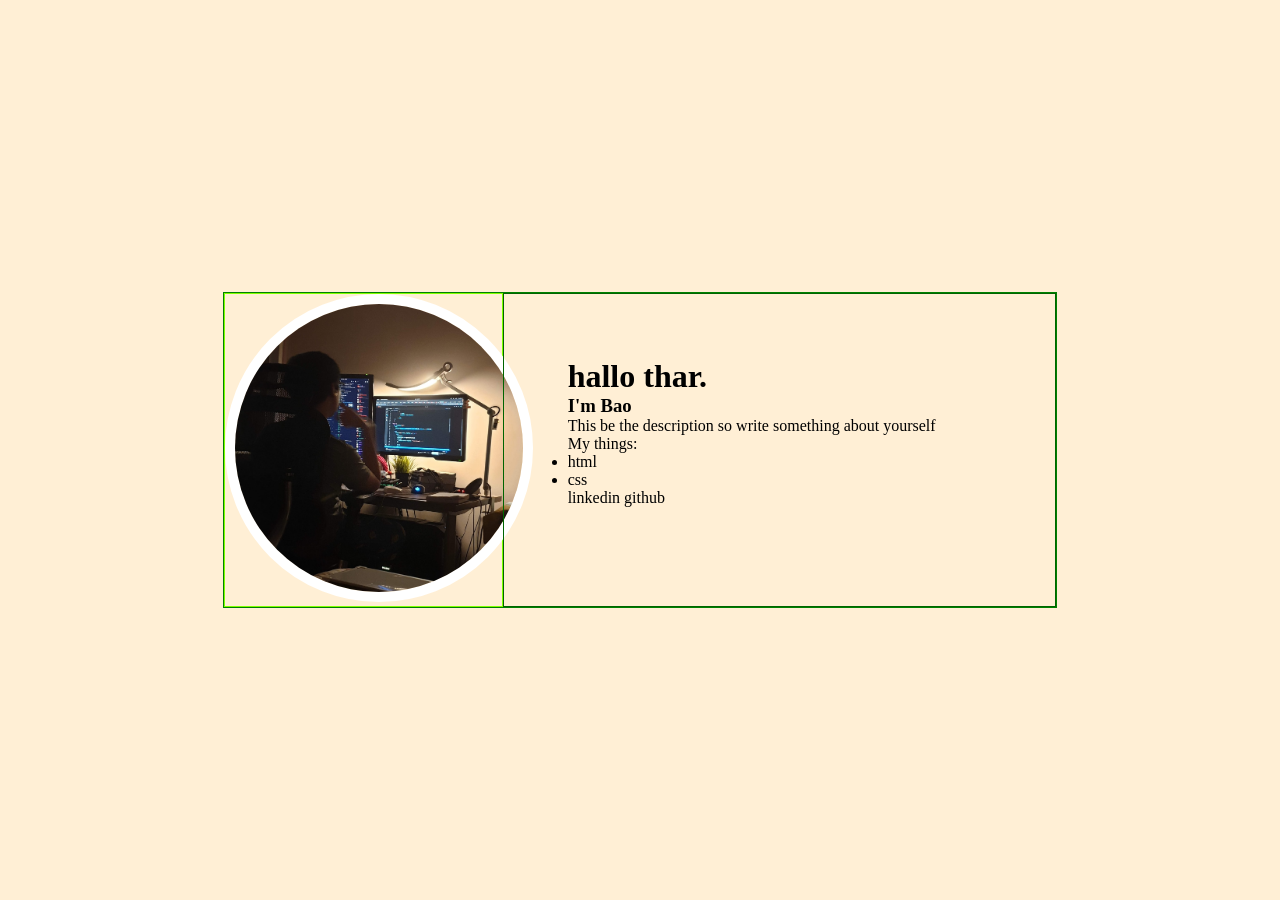
==== commit fb098c01: "testing different branch" ====
--- a/index.html
+++ b/index.html
@@ -1,32 +1,41 @@
 <!DOCTYPE html>
-<html lang="en-US">
-  <head>
-    <meta charset="utf-8">
-    <meta name="viewport" content="width=device-width,initial-scale=1">
+
+<html>
+
+<head>
     <title>Bao Hoang</title>
-    <meta name="description" content="">
-    <meta name="generator" content="VuePress 1.3.1">
-    
-    
-    <link rel="preload" href="/assets/css/0.styles.cf6ef31c.css" as="style"><link rel="preload" href="/assets/js/app.e69c2046.js" as="script"><link rel="preload" href="/assets/js/2.c0ab005d.js" as="script"><link rel="preload" href="/assets/js/10.eaf2739e.js" as="script"><link rel="prefetch" href="/assets/js/11.e7858920.js"><link rel="prefetch" href="/assets/js/3.dd8cae05.js"><link rel="prefetch" href="/assets/js/4.06308a15.js"><link rel="prefetch" href="/assets/js/5.cd0d9c04.js"><link rel="prefetch" href="/assets/js/6.773ffba7.js"><link rel="prefetch" href="/assets/js/7.c2026906.js"><link rel="prefetch" href="/assets/js/8.86baba6a.js"><link rel="prefetch" href="/assets/js/9.ba648f29.js">
-    <link rel="stylesheet" href="/assets/css/0.styles.cf6ef31c.css">
-  </head>
-  <body>
-    <div id="app" data-server-rendered="true"><div class="theme-container no-sidebar"><header class="navbar"><div class="sidebar-button"><svg xmlns="http://www.w3.org/2000/svg" aria-hidden="true" role="img" viewBox="0 0 448 512" class="icon"><path fill="currentColor" d="M436 124H12c-6.627 0-12-5.373-12-12V80c0-6.627 5.373-12 12-12h424c6.627 0 12 5.373 12 12v32c0 6.627-5.373 12-12 12zm0 160H12c-6.627 0-12-5.373-12-12v-32c0-6.627 5.373-12 12-12h424c6.627 0 12 5.373 12 12v32c0 6.627-5.373 12-12 12zm0 160H12c-6.627 0-12-5.373-12-12v-32c0-6.627 5.373-12 12-12h424c6.627 0 12 5.373 12 12v32c0 6.627-5.373 12-12 12z"></path></svg></div> <a href="/" class="home-link router-link-exact-active router-link-active"><!----> <span class="site-name">Bao Hoang</span></a> <div class="links"><div class="search-box"><input aria-label="Search" autocomplete="off" spellcheck="false" value=""> <!----></div> <!----></div></header> <div class="sidebar-mask"></div> <aside class="sidebar"><!---->  <ul class="sidebar-links"><li><section class="sidebar-group depth-0"><p class="sidebar-heading open"><span>Summer IoT Studio</span> <!----></p> <ul class="sidebar-links sidebar-group-items"><li><a href="/summer/" class="sidebar-link">What's this?</a></li><li><a href="/summer/sprint1.html" class="sidebar-link">1st Sprint</a></li><li><a href="/summer/sprint2.html" class="sidebar-link">2nd Sprint</a></li><li><a href="/summer/sprint3.html" class="sidebar-link">3rd Sprint</a></li><li><a href="/summer/sprint4.html" class="sidebar-link">Final Sprint</a></li></ul></section></li></ul> </aside> <main aria-labelledby="main-title" class="home"><header class="hero"><!----> <h1 id="main-title">
-      Summer Studio 2019
-    </h1> <p class="description">
-      Watch me build an IoT Projects
-    </p> <p class="action"><a href="/summer/" class="nav-link action-button">
-  Over here
-</a></p></header> <div class="features"><div class="feature"><h2>About me</h2> <p>Hey I'm Bao and I'm a first year IT Student at UTS, majoring in Enterprise System development. My current goal so far is to be a part of the software development world, hopefully one day leading my own project.</p></div><div class="feature"><h2>Interests</h2> <p>Im slowly transitioning to work on Linux and &quot;learning&quot; vim. I've been looking into how IoT devices functions recently. I have some smart lights to play around with, but I would like to develop my own interface just for fun.</p></div></div> <div class="theme-default-content custom content__default"><h2 id="i-know-these-things"><a href="#i-know-these-things" class="header-anchor">#</a> I know these things</h2> <div class="language-md extra-class"><pre class="language-md"><code>    Asp.NetCore         c#
-    FrontEnd Web        html, css, js
-    Database            MySql
-    Android Dev         java
-    version control     git
-    agile
-</code></pre></div></div> <div class="footer">
-    Bao Hoang | GNU General Public License 2.0
-  </div></main></div><div class="global-ui"></div></div>
-    <script src="/assets/js/app.e69c2046.js" defer></script><script src="/assets/js/2.c0ab005d.js" defer></script><script src="/assets/js/10.eaf2739e.js" defer></script>
-  </body>
-</html>
+
+    <!-- styling -->
+    <!-- <link href="https://cdn.jsdelivr.net/npm/bootstrap@5.0.0-beta2/dist/css/bootstrap.min.css" rel="stylesheet" integrity="sha384-BmbxuPwQa2lc/FVzBcNJ7UAyJxM6wuqIj61tLrc4wSX0szH/Ev+nYRRuWlolflfl" crossorigin="anonymous"> -->
+    <link rel="stylesheet" href="style.css" />
+</head>
+
+<body>
+    <div class="main-container"> <!-- container -->
+        <div class="image-container"> <!-- image half -->
+            <img class="profile" src="assets/profile.jpg" />
+        </div>
+        <div class="content-container"> <!-- content half -->
+        
+        <h1 class="title">hallo thar.</h1>
+        
+        <div>
+            <h3>I'm Bao</h3>
+            <p>This be the description so write something about yourself</p>
+            <ul>
+                <label>My things:</label>
+                <li>html</li>
+                <li>css</li>
+            </ul>
+        </div>
+
+        <div>
+            <a>linkedin</a>
+            <a>github</a>
+        </div>
+
+        </div>
+    </div>
+</body>
+
+</html>
--- a/style.css
+++ b/style.css
@@ -0,0 +1,47 @@
+* {
+  margin: 0px;
+  padding: 0px;
+  /* border: 1px solid red; */
+}
+
+body {
+  background-color: papayawhip;
+  display: flex;
+  justify-content: center;
+  align-items: center;
+
+  height: 100vh;
+}
+
+/* main contents */
+.main-container {
+  border: 1px solid green;          /* debugging border */
+  display: flex;
+  flex-direction: row;
+  width: 65%;
+  margin: auto !important;
+}
+.image-container {
+  border: 1px solid chartreuse;     /* debugging border */
+  padding-right: 1em;
+  width: 30%;
+  flex-grow: 1;
+}
+.content-container {
+  border: 1px solid darkgreen;      /* debugging border */
+  padding: 4em;
+  /* width: 100%; */
+  align-items: center;
+  flex-grow: 5;
+}
+
+/* image */
+img.profile {
+    width: 18em;
+    height: auto;
+
+    border: 10px solid white;
+    border-radius: 999px;
+}
+
+/* contents */
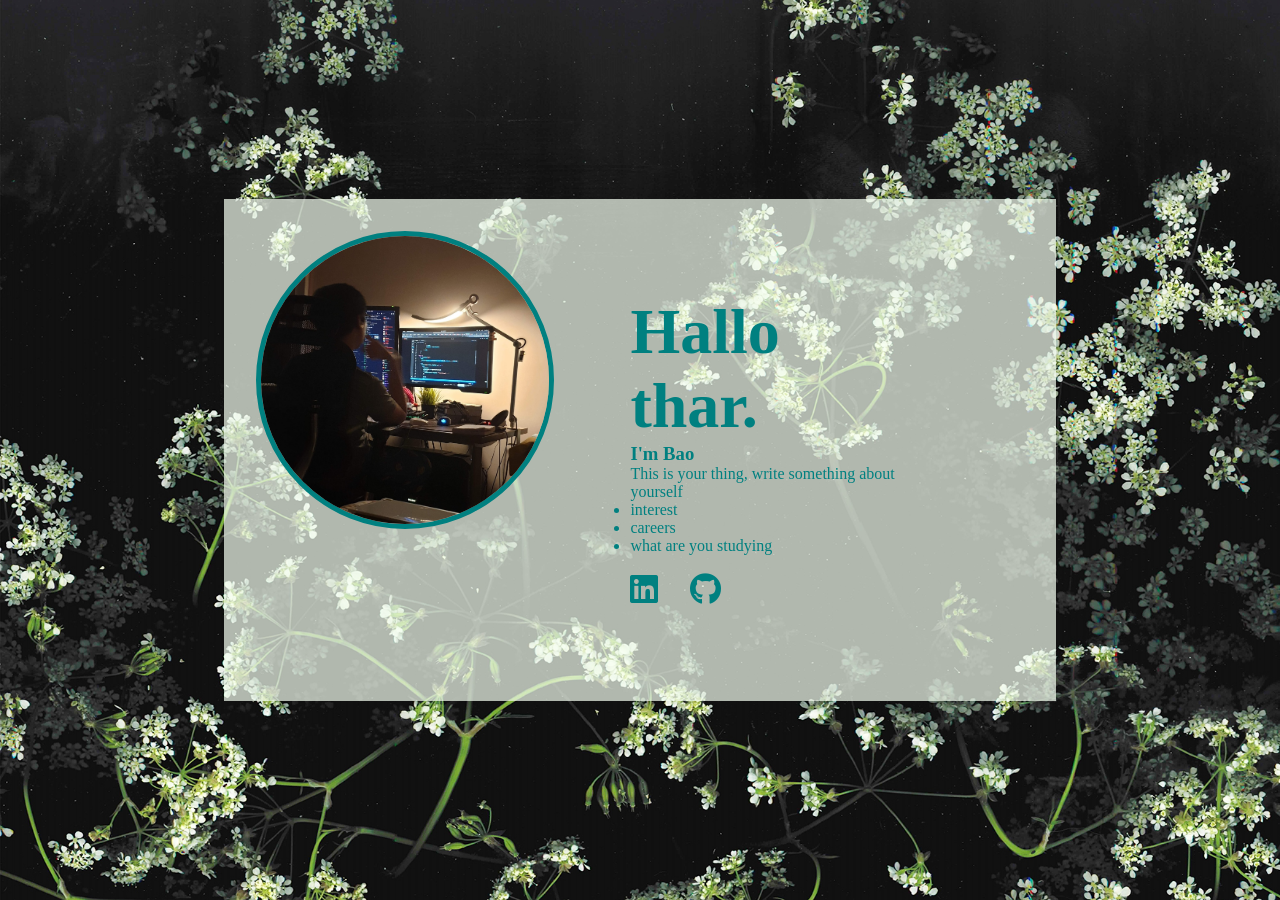
==== commit def1c0f3: "final product" ====
--- a/index.html
+++ b/index.html
@@ -6,33 +6,46 @@
     <title>Bao Hoang</title>
 
     <!-- styling -->
-    <!-- <link href="https://cdn.jsdelivr.net/npm/bootstrap@5.0.0-beta2/dist/css/bootstrap.min.css" rel="stylesheet" integrity="sha384-BmbxuPwQa2lc/FVzBcNJ7UAyJxM6wuqIj61tLrc4wSX0szH/Ev+nYRRuWlolflfl" crossorigin="anonymous"> -->
+    <link rel="stylesheet" href="https://cdnjs.cloudflare.com/ajax/libs/font-awesome/5.15.2/css/all.min.css"
+        integrity="sha512-HK5fgLBL+xu6dm/Ii3z4xhlSUyZgTT9tuc/hSrtw6uzJOvgRr2a9jyxxT1ely+B+xFAmJKVSTbpM/CuL7qxO8w=="
+        crossorigin="anonymous" />
     <link rel="stylesheet" href="style.css" />
 </head>
 
 <body>
-    <div class="main-container"> <!-- container -->
-        <div class="image-container"> <!-- image half -->
+    <div class="main-container">
+        <!-- container -->
+        <div class="image-container">
+            <!-- image half -->
             <img class="profile" src="assets/profile.jpg" />
         </div>
-        <div class="content-container"> <!-- content half -->
-        
-        <h1 class="title">hallo thar.</h1>
-        
-        <div>
-            <h3>I'm Bao</h3>
-            <p>This be the description so write something about yourself</p>
-            <ul>
-                <label>My things:</label>
-                <li>html</li>
-                <li>css</li>
-            </ul>
-        </div>
+        <div class="content-container">
+            <!-- content half -->
 
-        <div>
-            <a>linkedin</a>
-            <a>github</a>
-        </div>
+            <h1 class="title">Hallo thar.</h1>
+
+            <div>
+                <h3>I'm Bao</h3>
+                <p>This is your thing, write something about yourself</p>
+                <ul>
+                    <li>interest</li>
+                    <li>careers</li>
+                    <li>what are you studying</li>
+                </ul>
+            </div>
+
+            <br />
+
+            <!-- social links -->
+            <div>
+                <a href="https://www.google.com">
+                    <i class="fab fa-linkedin li-ico"></i>
+                </a>
+                &nbsp;&nbsp;&nbsp;&nbsp;&nbsp;&nbsp;
+                <a href="https://github.com/deBubz">
+                    <i class="fab fa-github li-ico"></i>
+                </a>
+            </div>
 
         </div>
     </div>
--- a/style.css
+++ b/style.css
@@ -2,10 +2,18 @@
   margin: 0px;
   padding: 0px;
   /* border: 1px solid red; */
+
+  /* font configs */
+  color: teal;
 }
 
 body {
-  background-color: papayawhip;
+  /* background-color: papayawhip; */
+  background-image: url("assets/wall1.jpg");
+  width: 100%;
+  background-repeat: no-repeat;
+  background-size: cover;
+  background-position: cover;
   display: flex;
   justify-content: center;
   align-items: center;
@@ -13,24 +21,30 @@
   height: 100vh;
 }
 
+
 /* main contents */
 .main-container {
-  border: 1px solid green;          /* debugging border */
+  /* border: 1px solid green;          debugging border */
   display: flex;
   flex-direction: row;
-  width: 65%;
-  margin: auto !important;
+  width: 60%;
+  margin: auto ;
+  padding: 2em;
+  background-color: rgba(245, 255, 241, 0.7);
+
+
 }
 .image-container {
-  border: 1px solid chartreuse;     /* debugging border */
+  /* border: 1px solid chartreuse;     debugging border */
   padding-right: 1em;
   width: 30%;
   flex-grow: 1;
+  align-items: center;
 }
 .content-container {
-  border: 1px solid darkgreen;      /* debugging border */
-  padding: 4em;
-  /* width: 100%; */
+  /* border: 1px solid darkgreen;      debugging border */
+  padding: 4em 8em;
+  width: 70%;
   align-items: center;
   flex-grow: 5;
 }
@@ -40,8 +54,27 @@
     width: 18em;
     height: auto;
 
-    border: 10px solid white;
+    border: 5px solid teal;
     border-radius: 999px;
 }
 
 /* contents */
+.title {
+    font-size: 4em;
+}
+
+
+a {
+    text-decoration: none;
+}
+.li-ico {
+    font-size: 2em;
+}
+
+.li-ico:hover {
+    color: rgb(245, 255, 241);
+}
+
+.li-ico:active {
+    color: pink;
+}
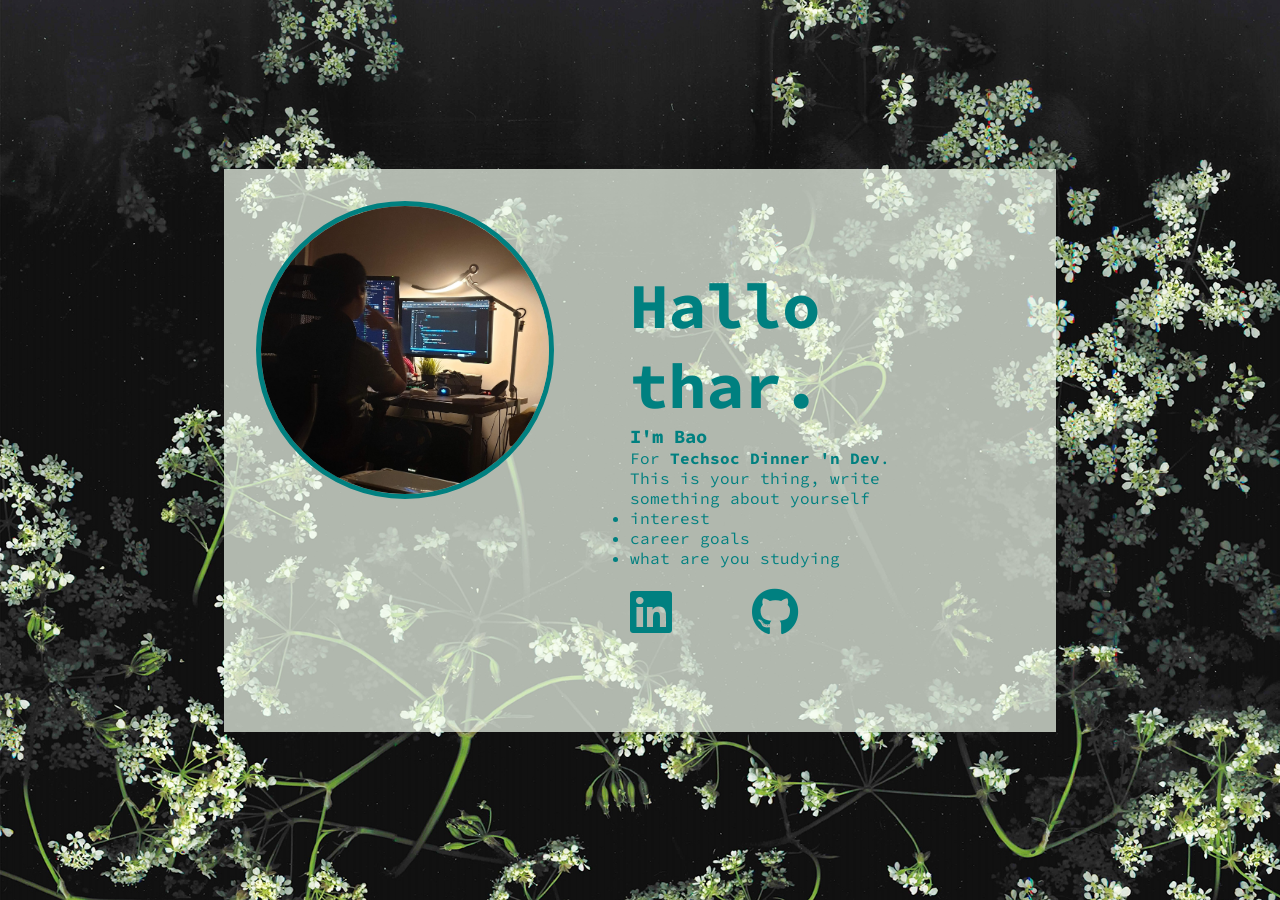
==== commit f674a53c: "update final" ====
--- a/index.html
+++ b/index.html
@@ -5,10 +5,13 @@
 <head>
     <title>Bao Hoang</title>
 
-    <!-- styling -->
+    <!-- style sheet -->
     <link rel="stylesheet" href="https://cdnjs.cloudflare.com/ajax/libs/font-awesome/5.15.2/css/all.min.css"
         integrity="sha512-HK5fgLBL+xu6dm/Ii3z4xhlSUyZgTT9tuc/hSrtw6uzJOvgRr2a9jyxxT1ely+B+xFAmJKVSTbpM/CuL7qxO8w=="
         crossorigin="anonymous" />
+    <!-- source code pro font -->
+    <link rel="stylesheet" href="https://fonts.googleapis.com/css?family=Source+Code+Pro">
+    <!-- your stylesheet -->
     <link rel="stylesheet" href="style.css" />
 </head>
 
@@ -26,10 +29,10 @@
 
             <div>
                 <h3>I'm Bao</h3>
-                <p>This is your thing, write something about yourself</p>
+                <p>For <b>Techsoc Dinner 'n Dev</b>. This is your thing, write something about yourself</p>
                 <ul>
                     <li>interest</li>
-                    <li>careers</li>
+                    <li>career goals</li>
                     <li>what are you studying</li>
                 </ul>
             </div>
--- a/style.css
+++ b/style.css
@@ -4,77 +4,79 @@
   /* border: 1px solid red; */
 
   /* font configs */
+  font-family: "Source code pro";
   color: teal;
 }
 
 body {
+  display: flex;
+  justify-content: center;
+  align-items: center;
+  height: 100vh;
   /* background-color: papayawhip; */
+
+  /* background image things */
   background-image: url("assets/wall1.jpg");
-  width: 100%;
   background-repeat: no-repeat;
   background-size: cover;
   background-position: cover;
-  display: flex;
-  justify-content: center;
-  align-items: center;
-
-  height: 100vh;
 }
 
-
-/* main contents */
+/* containers ============================================================ */
 .main-container {
-  /* border: 1px solid green;          debugging border */
+  /* border: 1px solid green;  */        /* debugging border */
   display: flex;
   flex-direction: row;
+  margin: auto;
   width: 60%;
-  margin: auto ;
   padding: 2em;
+  /* background-color: papayawhip; */
+  /* opacity: 0.6; */
   background-color: rgba(245, 255, 241, 0.7);
-
-
 }
 .image-container {
-  /* border: 1px solid chartreuse;     debugging border */
+  /* border: 1px solid chartreuse; */   /* debugging border */
   padding-right: 1em;
   width: 30%;
   flex-grow: 1;
   align-items: center;
 }
 .content-container {
-  /* border: 1px solid darkgreen;      debugging border */
+  /* border: 1px solid darkgreen; */     /* debugging border */
   padding: 4em 8em;
   width: 70%;
   align-items: center;
   flex-grow: 5;
 }
 
-/* image */
-img.profile {
-    width: 18em;
-    height: auto;
+/* image ================================================================================ */
+.profile {
+  width: 18em;
+  height: auto;
 
-    border: 5px solid teal;
-    border-radius: 999px;
+  border: 5px solid teal;
+  border-radius: 999px;
 }
 
-/* contents */
+/* contents ============================================================ */
 .title {
-    font-size: 4em;
+  font-size: 4em;
 }
 
+/* link decoration */
+a {
+  text-decoration: none;
+}
 
-a {
-    text-decoration: none;
-}
+/* icon things: size, hover, active */
 .li-ico {
-    font-size: 2em;
+  font-size: 3em;
 }
 
 .li-ico:hover {
-    color: rgb(245, 255, 241);
+  color: rgb(245, 255, 241);
 }
 
 .li-ico:active {
-    color: pink;
-}+  color: pink;
+}
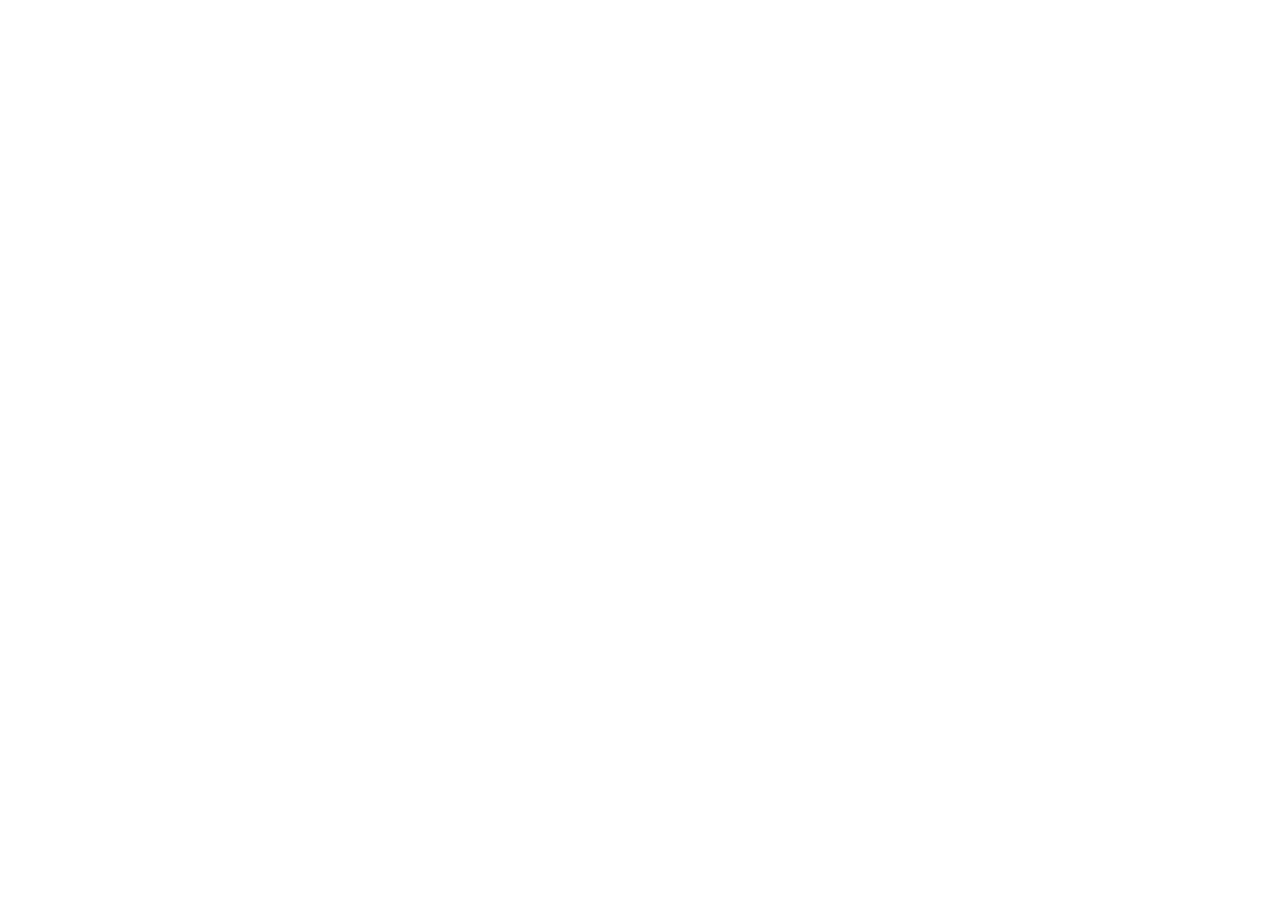
==== commit 147e9fbc: "demo component" ====
--- a/index.html
+++ b/index.html
@@ -1,57 +1,37 @@
+<!--
+    dev plan checklist
+    [ ] basic html layout
+    [ ] setup containers
+    [ ] image
+    [ ] add title, subtitle
+    [ ] add paragraph, list
+    [ ] add links
+
+    styling
+    [ ] linking
+    [ ] background-color/ border to test
+    [ ] main-container, image-container, content-container
+    [ ] img/content containers
+    [ ] img styling
+    [ ] add font
+    [ ] title
+    [ ] font awesome icons
+
+    [ ] background image
+    [ ] opacity
+-->
+
 <!DOCTYPE html>
 
 <html>
+    <head> <!-- meta data -->
+        <title>(dev)Bao Hoang</title>
+    </head>
 
-<head>
-    <title>Bao Hoang</title>
+    <!-- fun stuff in here -->
+    <body>
 
-    <!-- style sheet -->
-    <link rel="stylesheet" href="https://cdnjs.cloudflare.com/ajax/libs/font-awesome/5.15.2/css/all.min.css"
-        integrity="sha512-HK5fgLBL+xu6dm/Ii3z4xhlSUyZgTT9tuc/hSrtw6uzJOvgRr2a9jyxxT1ely+B+xFAmJKVSTbpM/CuL7qxO8w=="
-        crossorigin="anonymous" />
-    <!-- source code pro font -->
-    <link rel="stylesheet" href="https://fonts.googleapis.com/css?family=Source+Code+Pro">
-    <!-- your stylesheet -->
-    <link rel="stylesheet" href="style.css" />
-</head>
 
-<body>
-    <div class="main-container">
-        <!-- container -->
-        <div class="image-container">
-            <!-- image half -->
-            <img class="profile" src="assets/profile.jpg" />
-        </div>
-        <div class="content-container">
-            <!-- content half -->
-
-            <h1 class="title">Hallo thar.</h1>
-
-            <div>
-                <h3>I'm Bao</h3>
-                <p>For <b>Techsoc Dinner 'n Dev</b>. This is your thing, write something about yourself</p>
-                <ul>
-                    <li>interest</li>
-                    <li>career goals</li>
-                    <li>what are you studying</li>
-                </ul>
-            </div>
-
-            <br />
-
-            <!-- social links -->
-            <div>
-                <a href="https://www.google.com">
-                    <i class="fab fa-linkedin li-ico"></i>
-                </a>
-                &nbsp;&nbsp;&nbsp;&nbsp;&nbsp;&nbsp;
-                <a href="https://github.com/deBubz">
-                    <i class="fab fa-github li-ico"></i>
-                </a>
-            </div>
-
-        </div>
-    </div>
-</body>
+    </body>
 
 </html>
